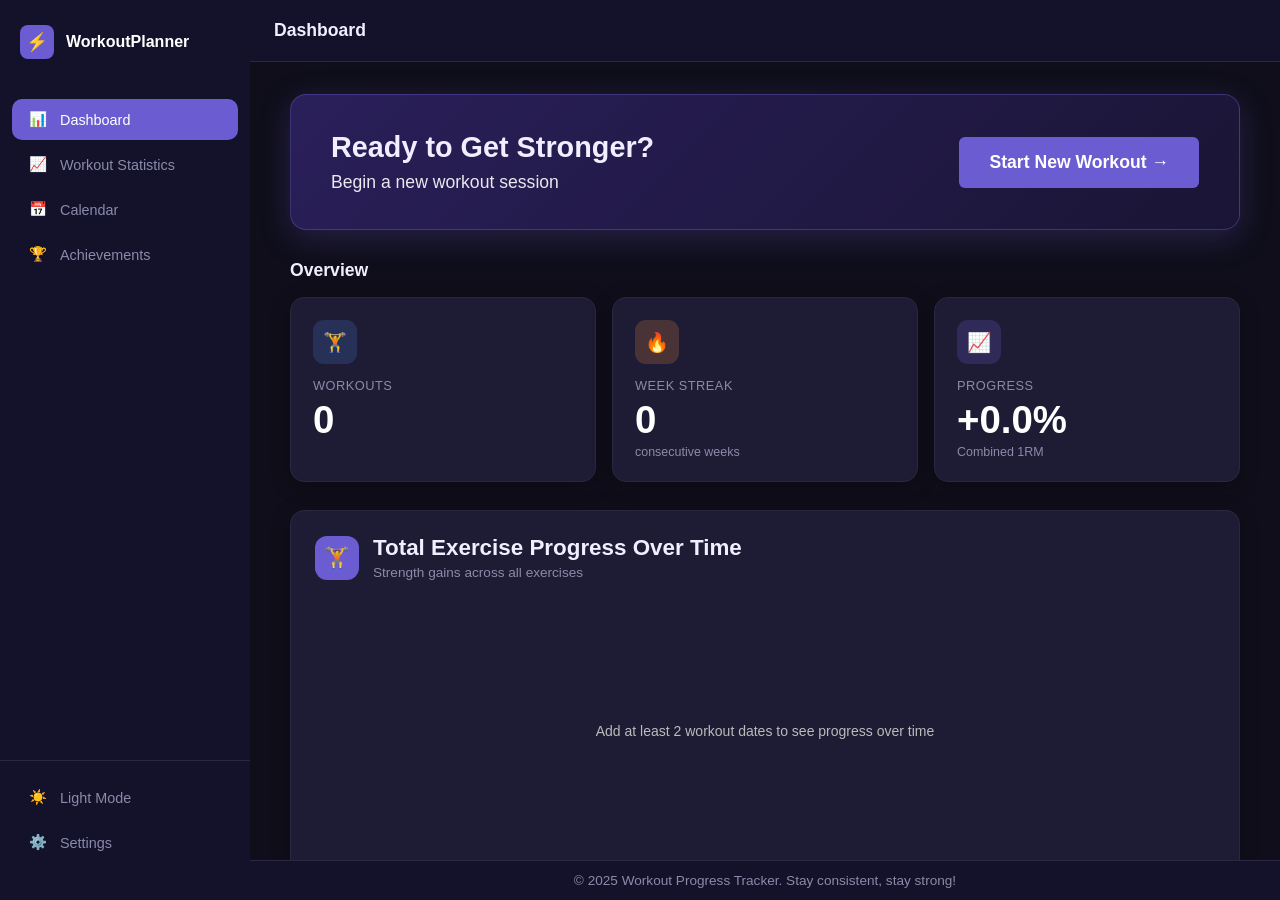
==== index.html @ 1f48856c "Add exercise type system: weighted, bodyweight, timed, optional-weighted - EXERCISE_TYPE_MAP classif" ====
<!DOCTYPE html>
<html lang="en">
<head>
    <meta charset="UTF-8">
    <meta name="viewport" content="width=device-width, initial-scale=1.0">
    <title>Dashboard — WorkoutPlanner</title>
    <link rel="stylesheet" href="styles.css">
</head>
<body data-page="dashboard">
    <div class="container">
        <aside class="sidebar">
            <div class="sidebar-logo">
                <div class="sidebar-logo-icon">⚡</div>
                <span>WorkoutPlanner</span>
            </div>
            <ul class="sidebar-menu">
                <li class="sidebar-menu-item active" onclick="location.href='index.html'">
                    <span class="sidebar-icon">📊</span><span>Dashboard</span>
                </li>
                <li class="sidebar-menu-item" onclick="location.href='statistics.html'">
                    <span class="sidebar-icon">📈</span><span>Workout Statistics</span>
                </li>
                <li class="sidebar-menu-item" onclick="location.href='calendar.html'">
                    <span class="sidebar-icon">📅</span><span>Calendar</span>
                </li>
                <li class="sidebar-menu-item" onclick="location.href='achievements.html'">
                    <span class="sidebar-icon">🏆</span><span>Achievements</span>
                </li>
            </ul>
            <div class="sidebar-bottom">
                <div class="sidebar-menu-item" id="themeToggle" onclick="toggleTheme()">
                    <span class="sidebar-icon" id="themeIcon">☀️</span><span id="themeLabel">Light Mode</span>
                </div>
                <div class="sidebar-menu-item sidebar-settings">
                    <span class="sidebar-icon">⚙️</span><span>Settings</span>
                </div>
            </div>
        </aside>

        <div style="flex: 1; display: flex; flex-direction: column; height: 100%; overflow: hidden;">
            <header>
                <h1>Dashboard</h1>
            </header>

            <main>

                <section class="start-workout-section">
                    <div class="start-workout-card">
                        <div class="start-workout-content">
                            <h3>Ready to Get Stronger?</h3>
                            <p>Begin a new workout session</p>
                        </div>
                        <button type="button" id="startNewWorkoutBtn" class="btn btn-primary btn-large">Start New Workout →</button>
                    </div>
                </section>

                <section class="create-workout-section hidden" id="createWorkoutSection">
                    <h2>Create a Workout</h2>
                    <div id="workoutSetupForm" class="workout-setup-form">
                        <div class="form-group">
                            <label for="workoutName">Workout Name</label>
                            <input type="text" id="workoutName" placeholder="e.g., Push Day, Leg Day, Upper Body" required>
                        </div>
                        <div class="form-group">
                            <label for="workoutDate">Workout Date</label>
                            <input type="date" id="workoutDate" required>
                        </div>
                        <button type="button" id="startWorkoutBtn" class="btn btn-secondary">Start Workout</button>
                    </div>
                    <div id="addExerciseForm" class="add-exercise-form hidden">
                        <h3>Add Exercise to Workout</h3>
                        <div class="form-group">
                            <label for="exerciseSearchInput">Exercise</label>
                            <div class="exercise-search-wrapper">
                                <input type="text" id="exerciseSearchInput" class="exercise-search-input"
                                    placeholder="Search exercises..." autocomplete="off">
                                <div id="exerciseDropdown" class="exercise-dropdown hidden"></div>
                                <input type="hidden" id="exerciseSelect" value="">
                            </div>
                        </div>
                        <!-- Mode toggle — shown only for optional weighted exercises (e.g. Pull-Up) -->
                        <div id="exerciseModeToggle" class="exercise-mode-toggle hidden">
                            <label>Mode</label>
                            <div class="mode-toggle-group">
                                <button type="button" class="mode-btn mode-btn-active" id="modeBtnBW" onclick="setExerciseMode('bodyweight')">Bodyweight</button>
                                <button type="button" class="mode-btn" id="modeBtnWeighted" onclick="setExerciseMode('weighted')">+ Weight</button>
                            </div>
                        </div>

                        <div class="form-group">
                            <label for="exerciseNumSets">Number of Sets</label>
                            <input type="number" id="exerciseNumSets" placeholder="4" min="1" max="20" required>
                        </div>
                        <div id="exerciseSetsContainer" class="exercise-sets-container"></div>
                        <div class="exercise-form-actions">
                            <button type="button" id="addExerciseBtn" class="btn btn-primary">Add Exercise</button>
                            <button type="button" id="cancelExerciseBtn" class="btn btn-secondary">Cancel</button>
                        </div>
                    </div>
                    <div id="currentWorkoutDisplay" class="current-workout-display hidden">
                        <h3>Exercises in This Workout</h3>
                        <div id="currentExercisesList" class="current-exercises-list"></div>
                        <div class="workout-save-actions">
                            <button type="button" id="addAnotherExerciseBtn" class="btn btn-secondary">Add Another Exercise</button>
                            <button type="button" id="saveWorkoutBtn" class="btn btn-success">Save Workout</button>
                            <button type="button" id="cancelWorkoutBtn" class="btn btn-danger">Cancel Workout</button>
                        </div>
                    </div>
                </section>

                <section class="stats-section">
                    <h2 class="overview-heading">Overview</h2>
                    <div class="stats-container">
                        <div class="stat-card">
                            <div class="stat-icon-badge stat-badge-blue">🏋️</div>
                            <div class="stat-card-label">Workouts</div>
                            <p id="totalWorkouts" class="stat-value">0</p>
                            <p id="workoutDaysLabel" class="stat-card-sublabel"></p>
                        </div>
                        <div class="stat-card">
                            <div class="stat-icon-badge stat-badge-orange">🔥</div>
                            <div class="stat-card-label">Week Streak</div>
                            <p id="weekStreak" class="stat-value">0</p>
                            <div class="stat-card-sublabel">consecutive weeks</div>
                        </div>
                        <div class="stat-card">
                            <div class="stat-icon-badge stat-badge-purple">📈</div>
                            <div class="stat-card-label">Progress</div>
                            <p id="totalProgress" class="stat-value">+0%</p>
                            <div class="stat-card-sublabel">Combined 1RM</div>
                        </div>
                    </div>
                </section>

                <section class="progress-chart-section">
                    <div class="chart-section-header">
                        <div class="chart-emoji-icon">🏋️</div>
                        <div>
                            <h2>Total Exercise Progress Over Time</h2>
                            <p class="chart-subtitle">Strength gains across all exercises</p>
                        </div>
                    </div>
                    <div class="progress-chart-container">
                        <canvas id="progressChart"></canvas>
                    </div>
                </section>

                <!-- Muscle Development Radar -->
                <section class="radar-section">
                    <div class="radar-card">
                        <div class="chart-section-header">
                            <div class="chart-emoji-icon" style="background:#0d2a1a;">🕸️</div>
                            <div>
                                <h2>Muscle Development Radar</h2>
                                <p class="chart-subtitle">Compare your strength progress across every major muscle group.</p>
                            </div>
                        </div>
                        <div class="radar-body">
                            <div class="radar-chart-wrapper">
                                <canvas id="muscleRadarChart"></canvas>
                                <div id="radarEmpty" class="radar-empty hidden">
                                    No workout data available yet.<br>Complete workouts to begin tracking muscle development.
                                </div>
                            </div>
                            <div id="radarInsights" class="radar-insights-panel"></div>
                        </div>
                        <div class="radar-legend">
                            <span class="radar-legend-dot"></span>
                            <span class="radar-legend-label">Current Muscle Development</span>
                            <span class="radar-legend-note">Percent increase calculated from your first recorded workout using Estimated 1RM progression.</span>
                        </div>
                    </div>
                </section>

                <section class="calendar-section">
                    <div class="cal-nav">
                        <button class="btn-cal-nav" id="dashCalPrevBtn">&#8249;</button>
                        <h3 id="dashCalMonthYear" style="margin:0;font-size:1.15em;color:#fff;"></h3>
                        <button class="btn-cal-nav" id="dashCalNextBtn">&#8250;</button>
                    </div>
                    <div class="cal-weekdays">
                        <div>Sun</div><div>Mon</div><div>Tue</div><div>Wed</div>
                        <div>Thu</div><div>Fri</div><div>Sat</div>
                    </div>
                    <div id="workoutCalendar" class="cal-grid"></div>
                    <div class="cal-legend" style="margin-top:16px;">
                        <div class="legend-item"><span class="legend-dot legend-green"></span>Completed</div>
                        <div class="legend-item"><span class="legend-dot legend-red"></span>Missed</div>
                        <div class="legend-item"><span class="legend-dot legend-blue"></span>Planned</div>
                        <div class="legend-item"><span class="legend-dot legend-grey"></span>Open</div>
                    </div>
                </section>

                <section class="history-section">
                    <h2>Workout History</h2>
                    <div class="history-controls">
                        <input type="text" id="historySearch" class="history-search-input" placeholder="🔍  Search workouts or exercises...">
                        <div class="history-btn-group">
                            <button id="exportBtn" class="btn btn-export" onclick="exportToCSV()">📥 Export CSV</button>
                            <button id="clearBtn" class="btn btn-danger">Clear All History</button>
                        </div>
                    </div>
                    <div id="workoutHistory" class="workout-history">
                        <p class="empty-message">No workouts yet. Add one to get started!</p>
                    </div>
                </section>

            </main>

            <footer>
                <p>&copy; 2025 Workout Progress Tracker. Stay consistent, stay strong!</p>
            </footer>
        </div>
    </div>

    <!-- Workout Detail Modal -->
    <div id="workoutDetailModal" class="workout-detail-modal hidden">
        <div class="workout-detail-content">
            <div class="workout-detail-header">
                <h2 id="workoutDetailTitle">Workout Name</h2>
                <div style="display:flex;gap:10px;">
                    <button id="startFromDetailBtn" class="btn btn-primary">▶ Start This Workout</button>
                    <button id="closeWorkoutDetailBtn" class="btn btn-close">Close</button>
                </div>
            </div>
            <div class="workout-detail-body">
                <p id="workoutDetailDate" class="workout-detail-date"></p>
                <div id="workoutDetailExercises" class="workout-detail-exercises"></div>
            </div>
        </div>
    </div>

    <!-- Exercise Detail Modal -->
    <div id="exerciseDetailModal" class="exercise-detail-modal hidden">
        <div class="exercise-detail-content">
            <div class="exercise-detail-header">
                <h2 id="exerciseDetailTitle">Exercise Name</h2>
                <button id="closeDetailBtn" class="btn btn-close">Close</button>
            </div>
            <div class="exercise-detail-body">
                <div class="exercise-chart-container">
                    <canvas id="exerciseProgressChart"></canvas>
                </div>
                <div id="exerciseWorkoutHistory" class="exercise-workout-history"></div>
            </div>
        </div>
    </div>

    <!-- Workout Layout Selection Modal -->
    <div id="workoutLayoutModal" class="workout-layout-modal hidden">
        <div class="modal-overlay" id="layoutModalOverlay"></div>
        <div class="modal-content">
            <div class="modal-header">
                <h2>Start a Workout</h2>
                <button class="btn btn-close" id="closeLayoutModalBtn">&times;</button>
            </div>
            <div class="modal-body">
                <div class="layout-options">
                    <div class="layout-option">
                        <h3>Use a Past Workout Template</h3>
                        <p>Quickly start with a layout you've used before</p>
                        <div id="pastWorkoutsList" class="past-workouts-list">
                            <p class="empty-message">No past workouts available yet</p>
                        </div>
                    </div>
                    <div class="layout-divider">OR</div>
                    <div class="layout-option">
                        <h3>Create a New Workout</h3>
                        <p>Build a custom workout from scratch</p>
                        <button type="button" id="createNewWorkoutBtn" class="btn btn-primary">Create New</button>
                    </div>
                </div>
            </div>
        </div>
    </div>

    <!-- Plan Workout Modal (same as calendar page) -->
    <div id="planWorkoutModal" class="plan-modal hidden">
        <div class="plan-modal-backdrop" id="planModalBackdrop"></div>
        <div class="plan-modal-content">
            <div class="plan-modal-header">
                <h2>Plan a Workout</h2>
                <button class="btn btn-close" id="closePlanModalBtn">✕</button>
            </div>
            <div class="plan-modal-body">

                <!-- Past workout templates -->
                <div class="form-group">
                    <label>Use a Past Workout <span class="plan-optional">(auto-fills name &amp; exercises)</span></label>
                    <div id="planPastWorkoutsList" class="plan-past-list">
                        <p class="empty-message" style="font-size:0.82em;">No past workouts yet</p>
                    </div>
                </div>

                <div class="plan-divider-text">— or build manually —</div>

                <div class="form-group">
                    <label for="planName">Workout Name</label>
                    <input type="text" id="planName" placeholder="e.g., Push Day, Leg Day">
                </div>
                <div class="form-row">
                    <div class="form-group">
                        <label for="planDate">Date</label>
                        <input type="date" id="planDate">
                    </div>
                    <div class="form-group">
                        <label for="planTime">Time</label>
                        <input type="time" id="planTime">
                    </div>
                </div>
                <div class="form-group">
                    <label>Exercises Planned</label>
                    <div class="plan-exercise-picker">
                        <select id="planExerciseSelect">
                            <option value="">Select an exercise...</option>
                        </select>
                        <button class="btn btn-primary" id="addPlanExerciseBtn">+ Add</button>
                    </div>
                    <div id="planExerciseList" class="plan-exercise-list"></div>
                </div>
                <div class="plan-modal-actions">
                    <button class="btn btn-primary" id="savePlanBtn">Save Plan</button>
                    <button class="btn btn-secondary" id="cancelPlanBtn">Cancel</button>
                </div>
            </div>
        </div>
    </div>

    <script src="script.js"></script>
</body>
</html>
---- styles.css ----
* {
    margin: 0;
    padding: 0;
    box-sizing: border-box;
}

:root {
    --primary-blue: #6c5cd2;
    --secondary-blue: #5a4bbf;
    --purple-accent: #7c6fd4;
    --orange-accent: #FF9500;
    --pink-accent: #EC4899;
    --light-bg: #0f0e1a;
    --card-bg: #1e1c35;
    --text-dark: #f0eeff;
    --text-light: #8b8aaa;
    --border-light: #2a2840;
    --sidebar-bg: #13122a;
    --bg-deep: #0a0918;
}

html,
body {
    height: 100%;
    width: 100%;
}

body {
    font-family: -apple-system, BlinkMacSystemFont, 'Segoe UI', 'Helvetica Neue', sans-serif;
    background: var(--light-bg);
    color: var(--text-dark);
}

.container {
    display: flex;
    width: 100%;
    height: 100%;
    flex-direction: row;
}

/* Sidebar */
.sidebar {
    width: 250px;
    background: var(--sidebar-bg);
    padding: 25px 0;
    box-shadow: 2px 0 12px rgba(0, 0, 0, 0.4);
    flex-shrink: 0;
    overflow-y: auto;
    max-height: 100vh;
    display: flex;
    flex-direction: column;
}

.sidebar-logo {
    display: flex;
    align-items: center;
    gap: 12px;
    padding: 0 20px;
    margin-bottom: 40px;
    text-decoration: none;
    color: #ffffff;
    font-weight: 700;
    font-size: 1em;
}

.sidebar-logo-icon {
    width: 34px;
    height: 34px;
    background: var(--primary-blue);
    border-radius: 8px;
    display: flex;
    align-items: center;
    justify-content: center;
    color: white;
    font-size: 1.1em;
}

.sidebar-menu {
    list-style: none;
    padding: 0 12px;
    flex: 1;
}

.sidebar-icon {
    font-size: 1em;
    width: 20px;
    text-align: center;
}

.sidebar-menu-item {
    padding: 12px 16px;
    color: var(--text-light);
    cursor: pointer;
    display: flex;
    align-items: center;
    gap: 12px;
    transition: all 0.2s ease;
    border-radius: 10px;
    margin-bottom: 4px;
    font-size: 0.9em;
    font-weight: 500;
}

.sidebar-menu-item:hover {
    background: rgba(108, 92, 210, 0.15);
    color: #ffffff;
}

.sidebar-menu-item.active {
    background: var(--primary-blue);
    color: #ffffff;
    border-left: none;
    padding-left: 16px;
}

.sidebar-bottom {
    padding: 0 12px 12px;
    border-top: 1px solid var(--border-light);
    margin-top: 16px;
    padding-top: 16px;
}

.sidebar-settings {
    margin-bottom: 0;
}

header {
    flex: 0 0 auto;
    background: var(--sidebar-bg);
    border-bottom: 1px solid var(--border-light);
    padding: 10px 24px;
    display: flex;
    align-items: center;
    justify-content: space-between;
    gap: 20px;
    height: 62px;
}

header h1 {
    font-size: 1.1em;
    color: var(--text-dark);
    margin: 0;
    font-weight: 600;
    white-space: nowrap;
}

header .subtitle {
    display: none;
}

.header-search {
    flex: 1;
    max-width: 340px;
    margin: 0;
    position: relative;
}

.header-search::before {
    content: "🔍";
    position: absolute;
    left: 10px;
    top: 50%;
    transform: translateY(-50%);
    font-size: 0.8em;
    opacity: 0.5;
    pointer-events: none;
}

.header-search input {
    width: 100%;
    padding: 7px 12px 7px 32px;
    border: 1px solid var(--border-light);
    border-radius: 8px;
    background: var(--card-bg);
    font-size: 0.85em;
    color: var(--text-dark);
}

.header-search input::placeholder {
    color: var(--text-light);
}

main {
    flex: 1;
    padding: 32px 40px;
    overflow-y: auto;
    min-height: 0;
    background: var(--light-bg);
}

section {
    margin-bottom: 28px;
}

h2 {
    color: var(--text-dark);
    margin-bottom: 20px;
    font-size: 1.4em;
    font-weight: 600;
}

h3 {
    color: var(--text-dark);
}

/* Footer */
footer {
    background: var(--sidebar-bg);
    padding: 12px 20px;
    text-align: center;
    color: var(--text-light);
    border-top: 1px solid var(--border-light);
    flex-shrink: 0;
    font-size: 0.85em;
}

/* Form Styles */
.workout-form,
.workout-setup-form,
.add-exercise-form {
    background: var(--card-bg);
    padding: 25px;
    border-radius: 14px;
    border: 1px solid var(--border-light);
    box-shadow: 0 4px 20px rgba(0,0,0,0.3);
}

.form-group {
    margin-bottom: 20px;
}

.form-row {
    display: grid;
    grid-template-columns: repeat(auto-fit, minmax(150px, 1fr));
    gap: 20px;
}

label {
    display: block;
    margin-bottom: 8px;
    color: var(--text-dark);
    font-weight: 500;
    font-size: 0.95em;
}

input[type="text"],
input[type="number"],
input[type="date"],
select {
    width: 100%;
    padding: 12px;
    border: 1px solid var(--border-light);
    border-radius: 8px;
    font-size: 1em;
    transition: all 0.2s ease;
    background: var(--bg-deep, #0a0918);
    color: var(--text-dark);
}

input[type="text"]:focus,
input[type="number"]:focus,
input[type="date"]:focus,
select:focus {
    outline: none;
    border-color: var(--primary-blue);
    box-shadow: 0 0 0 3px rgba(108, 92, 210, 0.25);
}

select option {
    background: var(--card-bg);
    color: var(--text-dark);
}

/* Sets Container */
.sets-container,
.exercise-sets-container {
    background: var(--bg-deep, #0a0918);
    border: 1px solid var(--border-light);
    border-radius: 10px;
    padding: 20px;
    margin: 20px 0;
}

.sets-container.empty {
    display: none;
}

.set-input-group {
    background: var(--card-bg);
    border: 1px solid var(--border-light);
    border-radius: 8px;
    padding: 15px;
    margin-bottom: 15px;
    display: grid;
    grid-template-columns: 1fr 1fr;
    gap: 15px;
    align-items: flex-end;
}

.set-input-group .form-group {
    margin-bottom: 0;
}

.set-input-group label {
    font-size: 0.9em;
}

.set-number {
    grid-column: 1 / -1;
    font-weight: bold;
    color: var(--primary-blue);
    margin-bottom: 5px;
}

/* Button Styles */
.btn {
    padding: 10px 20px;
    border: none;
    border-radius: 6px;
    font-size: 0.95em;
    font-weight: 600;
    cursor: pointer;
    transition: all 0.3s ease;
    display: inline-block;
}

.btn-primary {
    background: var(--primary-blue);
    color: white;
}

.btn-primary:hover {
    background: var(--secondary-blue);
    transform: translateY(-1px);
    box-shadow: 0 4px 12px rgba(0, 71, 171, 0.2);
}

.btn-secondary {
    background: var(--purple-accent);
    color: white;
}

.btn-secondary:hover {
    background: #5a38a3;
    transform: translateY(-1px);
}

.btn-success {
    background: #10B981;
    color: white;
}

.btn-success:hover {
    background: #059669;
}

.btn-danger {
    background: #EF4444;
    color: white;
}

.btn-danger:hover {
    background: #DC2626;
}

.btn-delete {
    background: #FCA5A5;
    color: white;
    padding: 6px 12px;
    font-size: 0.85em;
}

.btn-delete:hover {
    background: #F87171;
}

.btn-close {
    background: var(--text-light);
    color: white;
    padding: 8px 16px;
}

.btn-close:hover {
    background: var(--text-dark);
}

.btn:disabled {
    opacity: 0.6;
    cursor: not-allowed;
}

.hidden {
    display: none !important;
}

/* Stats Section */
.overview-heading {
    font-size: 1.1em;
    font-weight: 600;
    color: var(--text-dark);
    margin-bottom: 16px;
}

.stats-container {
    display: grid;
    grid-template-columns: repeat(auto-fit, minmax(200px, 1fr));
    gap: 16px;
    margin-bottom: 28px;
}

.stat-card {
    background: var(--card-bg);
    padding: 22px;
    border-radius: 14px;
    border: 1px solid var(--border-light);
    box-shadow: 0 4px 20px rgba(0,0,0,0.25);
    text-align: left;
    transition: all 0.2s ease;
}

.stat-card:hover {
    box-shadow: 0 8px 28px rgba(0,0,0,0.35);
    transform: translateY(-2px);
}

.stat-icon-badge {
    width: 44px;
    height: 44px;
    border-radius: 11px;
    display: flex;
    align-items: center;
    justify-content: center;
    font-size: 1.2em;
    margin-bottom: 14px;
}

.stat-badge-blue  { background: rgba(79,142,247,0.18); }
.stat-badge-teal  { background: rgba(78,205,196,0.18); }
.stat-badge-purple{ background: rgba(108,92,210,0.22); }

.stat-card-label {
    font-size: 0.8em;
    color: var(--text-light);
    font-weight: 500;
    margin-bottom: 6px;
    text-transform: uppercase;
    letter-spacing: 0.5px;
}

.stat-card-sublabel {
    font-size: 0.78em;
    color: var(--text-light);
    margin-top: 4px;
}

.stat-value {
    font-size: 2.4em;
    font-weight: 700;
    color: #ffffff;
    line-height: 1.1;
}

.stat-card.accent-orange .stat-value {
    color: var(--orange-accent);
}

.stat-card.accent-purple .stat-value {
    color: var(--purple-accent);
}

.stat-card.accent-pink .stat-value {
    color: var(--pink-accent);
}

/* Filter Section */
.filter-section {
    background: var(--card-bg);
    padding: 20px;
    border-radius: 12px;
    border: 1px solid var(--border-light);
    display: flex;
    gap: 15px;
    align-items: center;
    flex-wrap: wrap;
}

.filter-section label {
    margin: 0;
    white-space: nowrap;
    color: var(--text-dark);
}

.filter-section select {
    min-width: 200px;
    margin: 0;
}



.muscle-stat {
    background: var(--light-bg);
    border-left: 4px solid var(--primary-blue);
    padding: 18px 20px;
    border-radius: 6px;
    display: flex;
    justify-content: space-between;
    align-items: center;
}

.muscle-stat.negative {
    border-left-color: #EF4444;
    background: #FEE2E2;
}

.muscle-stat .name {
    font-weight: 600;
    color: var(--text-dark);
    font-size: 1.1em;
}

.muscle-stat .value {
    font-size: 1.4em;
    font-weight: bold;
    color: var(--primary-blue);
}

.muscle-stat.negative .value {
    color: #EF4444;
}

/* Personal Records */
.records-container {
    display: grid;
    grid-template-columns: repeat(auto-fill, minmax(280px, 1fr));
    gap: 25px;
}

.record-card {
    background: var(--card-bg);
    border: 1px solid var(--border-light);
    border-radius: 12px;
    padding: 30px;
    text-align: center;
    transition: all 0.3s ease;
    box-shadow: 0 1px 3px rgba(0, 0, 0, 0.05);
}

.record-card:hover {
    box-shadow: 0 4px 12px rgba(0, 0, 0, 0.1);
    transform: translateY(-2px);
}

.record-card h3 {
    color: var(--primary-blue);
    margin-bottom: 15px;
    font-size: 1.3em;
    font-weight: 600;
}

.record-card p {
    color: var(--text-light);
    margin: 10px 0;
    font-size: 1em;
}

.record-pr {
    font-size: 2.5em;
    font-weight: bold;
    color: var(--purple-accent);
    margin: 20px 0;
}

/* Workout History */
.history-controls {
    margin-bottom: 20px;
}

.workout-history {
    display: grid;
    gap: 15px;
}

.workout-item {
    background: var(--card-bg);
    border-left: 4px solid var(--primary-blue);
    padding: 18px 20px;
    border-radius: 12px;
    border: 1px solid var(--border-light);
    display: flex;
    justify-content: space-between;
    align-items: center;
    transition: all 0.2s ease;
    cursor: pointer;
    margin-bottom: 10px;
}

.workout-item:hover {
    box-shadow: 0 6px 24px rgba(0,0,0,0.3);
    transform: translateX(4px);
    border-left-color: #9b87f5;
}

.workout-details h3 {
    color: var(--text-dark);
    margin-bottom: 6px;
    font-size: 1.05em;
    font-weight: 600;
}

.muscle-label {
    color: var(--primary-blue);
    font-weight: 600;
    font-size: 0.9em;
    margin: 5px 0;
    display: inline-block;
    background: rgba(0, 71, 171, 0.1);
    padding: 4px 8px;
    border-radius: 4px;
}

.sets-info {
    color: var(--text-light);
    font-size: 0.9em;
    margin: 8px 0;
    background: var(--light-bg);
    padding: 8px;
    border-radius: 4px;
}

.workout-details p {
    color: var(--text-light);
    margin: 5px 0;
    font-size: 0.95em;
}

.workout-stats {
    display: flex;
    gap: 15px;
    margin-top: 10px;
    flex-wrap: wrap;
}

.stat-badge {
    background: var(--primary-blue);
    color: white;
    padding: 6px 12px;
    border-radius: 6px;
    font-size: 0.85em;
    font-weight: 600;
}

.stat-badge.volume {
    background: var(--purple-accent);
}

.stat-badge.date {
    background: var(--text-light);
}

.stat-badge.orange {
    background: var(--orange-accent);
}

.stat-badge.pink {
    background: var(--pink-accent);
}

.delete-btn {
    flex-shrink: 0;
}

.empty-message {
    text-align: center;
    color: var(--text-light);
    padding: 40px 20px;
    font-size: 1.1em;
}

/* Progress Container */
.progress-container {
    display: grid;
    gap: 20px;
}

.progress-item {
    background: var(--card-bg);
    border: 1px solid var(--border-light);
    border-radius: 12px;
    padding: 20px;
    transition: all 0.3s ease;
}

.progress-item:hover {
    box-shadow: 0 4px 12px rgba(0, 0, 0, 0.1);
}

.progress-item h3 {
    color: var(--text-dark);
    margin-bottom: 15px;
    font-size: 1.1em;
}

/* Responsive Design */
@media (max-width: 1024px) {
    .sidebar {
        width: 180px;
    }

    .sidebar-logo span {
        display: none;
    }

    .sidebar-menu-item span:last-child {
        display: none;
    }

    .sidebar-menu-item {
        padding: 12px 20px;
        justify-content: center;
    }

    main {
        padding: 30px;
    }
}

@media (max-width: 768px) {
    .sidebar {
        width: 150px;
    }

    .sidebar-logo {
        padding: 0 15px;
        margin-bottom: 30px;
    }

    .sidebar-menu-item {
        padding: 10px 15px;
        font-size: 0.9em;
    }

    header {
        padding: 8px 15px;
        gap: 10px;
    }

    header h1 {
        font-size: 1em;
        min-width: 70px;
    }

    .header-search {
        flex: 1;
        max-width: 200px;
        margin: 0;
    }

    .header-search input {
        font-size: 0.8em;
        padding: 5px 8px;
    }

    main {
        padding: 25px 20px;
    }

    .filter-section {
        flex-direction: column;
        align-items: stretch;
    }

    .filter-section select {
        min-width: unset;
    }

    .stats-container {
        grid-template-columns: 1fr;
    }

    .workout-item {
        flex-direction: column;
    }

    .form-row {
        grid-template-columns: 1fr;
    }

    .set-input-group {
        grid-template-columns: 1fr;
    }
}

/* ========================================
   WORKOUT PROGRESS SECTION
   ======================================== */

.progress-section {
    margin-bottom: 40px;
}

.progress-container {
    display: grid;
    grid-template-columns: repeat(auto-fill, minmax(320px, 1fr));
    gap: 25px;
}

.progress-card {
    background: var(--card-bg);
    border: 1px solid var(--border-light);
    border-radius: 12px;
    padding: 30px;
    cursor: pointer;
    transition: all 0.3s ease;
    box-shadow: 0 1px 3px rgba(0, 0, 0, 0.05);
}

.progress-card:hover {
    border-color: var(--primary-blue);
    box-shadow: 0 4px 12px rgba(0, 71, 171, 0.15);
    transform: translateY(-2px);
}

.progress-card-exercise {
    font-size: 1.5em;
    font-weight: 600;
    color: var(--text-dark);
    margin-bottom: 12px;
}

.progress-card-muscle {
    font-size: 1em;
    color: var(--text-light);
    margin-bottom: 16px;
    background: rgba(0, 71, 171, 0.1);
    display: inline-block;
    padding: 6px 12px;
    border-radius: 4px;
    color: var(--primary-blue);
    font-weight: 600;
}

.progress-card-1rm {
    font-size: 2.2em;
    color: var(--primary-blue);
    font-weight: bold;
    margin-bottom: 6px;
}

.progress-card-1rm-label {
    font-size: 0.8em;
    color: var(--text-light);
    margin-bottom: 12px;
}

.progress-card-date {
    font-size: 0.85em;
    color: var(--text-light);
    margin-bottom: 8px;
}

.progress-card-sets {
    font-size: 0.85em;
    color: var(--text-light);
    padding-top: 12px;
    border-top: 1px solid var(--border-light);
}

.progress-card-click-hint {
    font-size: 0.8em;
    color: var(--primary-blue);
    margin-top: 12px;
    font-style: italic;
}

/* ========================================
   MUSCLE GROUP STATS SECTION
   ======================================== */

.muscle-group-stats {
    display: grid;
    grid-template-columns: repeat(auto-fill, minmax(250px, 1fr));
    gap: 20px;
}

.muscle-group-card {
    background: var(--card-bg);
    border: 1px solid var(--border-light);
    border-radius: 12px;
    padding: 20px;
    transition: all 0.3s ease;
    box-shadow: 0 1px 3px rgba(0, 0, 0, 0.05);
}

.muscle-group-card:hover {
    border-color: var(--primary-blue);
    box-shadow: 0 4px 12px rgba(0, 0, 0, 0.1);
    transform: translateY(-2px);
}

.muscle-group-card-name {
    font-size: 1.4em;
    font-weight: 700;
    color: var(--text-dark);
    margin-bottom: 16px;
    padding-bottom: 12px;
    border-bottom: 3px solid var(--primary-blue);
}

.muscle-group-card-stats {
    display: grid;
    grid-template-columns: 1fr 1fr;
    gap: 16px;
    margin-bottom: 16px;
}

.muscle-stat-label {
    font-size: 0.75em;
    color: var(--text-light);
    text-transform: uppercase;
    letter-spacing: 0.5px;
    margin-bottom: 6px;
    font-weight: 600;
}

.muscle-stat-value {
    font-size: 1.3em;
    color: var(--primary-blue);
    font-weight: bold;
}

.muscle-group-card-date {
    font-size: 0.85em;
    color: var(--text-light);
    padding-top: 12px;
    border-top: 1px solid var(--border-light);
}

.muscle-group-card-changes {
    background: var(--light-bg);
    padding: 16px;
    border-radius: 8px;
    margin: 16px 0;
    border-left: 4px solid var(--primary-blue);
}

.avg-change {
    display: flex;
    justify-content: space-between;
    align-items: center;
    font-weight: 600;
}

.change-label {
    color: var(--text-light);
    font-size: 0.9em;
}

.change-value {
    font-size: 1.3em;
    font-weight: bold;
}

.change-value.positive {
    color: #10B981;
}

.change-value.negative {
    color: #EF4444;
}

.exercise-changes {
    display: flex;
    flex-direction: column;
    gap: 8px;
    max-height: 200px;
    overflow-y: auto;
    margin-top: 12px;
}

.exercise-change-item {
    display: flex;
    justify-content: space-between;
    align-items: center;
    font-size: 0.85em;
    padding: 8px;
    background: white;
    border-radius: 6px;
    border-left: 3px solid var(--border-light);
}

.exercise-name {
    flex: 1;
    color: var(--text-dark);
    font-weight: 500;
}

.change-percent {
    font-weight: bold;
    min-width: 60px;
    text-align: right;
    margin: 0 8px;
}

.change-percent.positive {
    color: #10B981;
}

.change-percent.negative {
    color: #EF4444;
}

.weights {
    color: var(--text-light);
    font-size: 0.8em;
}

.no-history {
    font-size: 0.85em;
    color: var(--text-light);
    text-align: center;
    padding: 8px 0;
    margin: 0;
}

/* ========================================
   EXERCISE DETAIL MODAL
   ======================================== */

.exercise-detail-modal {
    position: fixed;
    top: 0;
    left: 0;
    right: 0;
    bottom: 0;
    background: rgba(0, 0, 0, 0.6);
    display: flex;
    align-items: center;
    justify-content: center;
    z-index: 1000;
    padding: 20px;
}

.exercise-detail-modal.hidden {
    display: none;
}

.exercise-detail-content {
    background: var(--card-bg);
    border: 1px solid var(--border-light);
    border-radius: 14px;
    max-width: 900px;
    width: 100%;
    max-height: 90vh;
    overflow-y: auto;
    box-shadow: 0 20px 60px rgba(0, 0, 0, 0.3);
}

.exercise-detail-header {
    background: var(--primary-blue);
    color: white;
    padding: 24px;
    display: flex;
    justify-content: space-between;
    align-items: center;
    border-bottom: none;
}

.exercise-detail-header h2 {
    color: white;
    margin: 0;
    font-size: 1.5em;
    font-weight: 600;
}

.exercise-detail-body {
    padding: 30px;
}

.exercise-chart-container {
    margin-bottom: 40px;
    border: 1px solid var(--border-light);
    border-radius: 8px;
    padding: 20px;
    background: var(--light-bg);
}

.exercise-chart-container canvas {
    width: 100%;
    max-height: 400px;
}

.exercise-workout-history {
    border-top: 1px solid var(--border-light);
    padding-top: 20px;
}

.exercise-workout-history h3 {
    color: var(--text-dark);
    margin-bottom: 20px;
    font-size: 1.2em;
}

.exercise-workout-item {
    background: var(--light-bg);
    border-left: 4px solid var(--primary-blue);
    padding: 16px;
    margin-bottom: 12px;
    border-radius: 6px;
}

.exercise-workout-item-date {
    font-weight: 600;
    color: var(--text-dark);
    margin-bottom: 4px;
}

.exercise-workout-item-1rm {
    color: var(--primary-blue);
    font-size: 1.1em;
    font-weight: bold;
    margin-bottom: 8px;
}

.exercise-workout-item-sets {
    font-size: 0.9em;
    color: var(--text-light);
}

/* ========================================
   WORKOUT DETAIL MODAL
   ======================================== */

.workout-detail-modal {
    position: fixed;
    top: 0;
    left: 0;
    right: 0;
    bottom: 0;
    background: rgba(0, 0, 0, 0.6);
    display: flex;
    align-items: center;
    justify-content: center;
    z-index: 1000;
    padding: 20px;
}

.workout-detail-modal.hidden {
    display: none;
}

.workout-detail-content {
    background: var(--card-bg);
    border: 1px solid var(--border-light);
    border-radius: 14px;
    max-width: 800px;
    width: 100%;
    max-height: 90vh;
    overflow-y: auto;
    box-shadow: 0 20px 60px rgba(0, 0, 0, 0.3);
}

.workout-detail-header {
    background: var(--primary-blue);
    color: white;
    padding: 24px;
    display: flex;
    justify-content: space-between;
    align-items: center;
}

.workout-detail-header h2 {
    color: white;
    margin: 0;
    font-size: 1.5em;
    font-weight: 600;
}

.workout-detail-body {
    padding: 30px;
}

.workout-detail-date {
    color: var(--text-light);
    font-size: 0.95em;
    margin-bottom: 20px;
}

.workout-detail-exercises {
    display: grid;
    gap: 20px;
}

.workout-detail-exercise {
    background: var(--light-bg);
    border-left: 4px solid var(--primary-blue);
    padding: 16px;
    border-radius: 6px;
}

.workout-detail-exercise h4 {
    color: var(--text-dark);
    margin-bottom: 10px;
    font-weight: 600;
}

.workout-detail-exercise-info {
    font-size: 0.9em;
    color: var(--text-light);
}

/* ========================================
   CREATE WORKOUT SECTION
   ======================================== */

.create-workout-section {
    background: transparent;
    padding: 0;
}

.workout-setup-form {
    background: var(--card-bg);
    padding: 20px;
    border-radius: 12px;
    margin-bottom: 20px;
    border: 1px solid var(--border-light);
}

.workout-setup-form .form-group:last-child {
    margin-bottom: 0;
}

.add-exercise-form {
    background: var(--card-bg);
    padding: 20px;
    border-radius: 12px;
    border: 1px solid var(--primary-blue);
    margin: 20px 0;
}

.add-exercise-form.hidden {
    display: none;
}

.add-exercise-form h3 {
    color: var(--text-dark);
    margin-bottom: 20px;
    font-size: 1.3em;
    font-weight: 600;
}

.exercise-sets-container {
    background: var(--light-bg);
    border: 1px solid var(--border-light);
    border-radius: 8px;
    padding: 20px;
    margin: 20px 0;
}

.exercise-sets-container.empty {
    display: none;
}

.exercise-set-input-group {
    background: var(--card-bg);
    border: 1px solid var(--border-light);
    border-radius: 6px;
    padding: 15px;
    margin-bottom: 15px;
    display: grid;
    grid-template-columns: 1fr 1fr;
    gap: 15px;
    align-items: flex-end;
}

.exercise-set-input-group .form-group {
    margin-bottom: 0;
}

.exercise-set-input-group label {
    font-size: 0.9em;
}

.exercise-set-number {
    grid-column: 1 / -1;
    font-weight: 600;
    color: var(--primary-blue);
    margin-bottom: 5px;
}

.exercise-form-actions {
    display: flex;
    gap: 10px;
    margin-top: 20px;
}

.exercise-form-actions .btn {
    flex: 1;
}

.current-workout-display {
    background: var(--card-bg);
    padding: 20px;
    border-radius: 12px;
    border: 1px solid var(--border-light);
    margin: 20px 0;
}

.current-workout-display.hidden {
    display: none;
}

.current-workout-display h3 {
    color: var(--text-dark);
    margin-bottom: 20px;
    font-size: 1.3em;
    font-weight: 600;
}

.current-exercises-list {
    margin-bottom: 20px;
}

.current-exercise-item {
    background: var(--light-bg);
    border-left: 4px solid var(--primary-blue);
    padding: 15px;
    margin-bottom: 15px;
    border-radius: 6px;
    display: flex;
    justify-content: space-between;
    align-items: start;
}

.current-exercise-item-details h4 {
    color: var(--text-dark);
    font-size: 1.1em;
    margin-bottom: 5px;
    font-weight: 600;
}

.current-exercise-item-muscle {
    color: var(--text-light);
    font-size: 0.9em;
    margin-bottom: 8px;
    background: rgba(0, 71, 171, 0.1);
    display: inline-block;
    padding: 4px 8px;
    border-radius: 4px;
    color: var(--primary-blue);
}

.current-exercise-item-sets {
    color: var(--text-light);
    font-size: 0.85em;
}

.current-exercise-item-remove {
    flex-shrink: 0;
}

.current-exercise-item-remove .btn-delete {
    padding: 6px 12px;
    font-size: 0.8em;
}

.workout-save-actions {
    display: flex;
    gap: 10px;
    margin-top: 20px;
    padding-top: 20px;
    border-top: 1px solid var(--border-light);
}

.workout-save-actions .btn {
    flex: 1;
}

.btn-success {
    background: #10B981;
    color: white;
}

.btn-success:hover {
    background: #059669;
    transform: translateY(-1px);
}

/* Remove duplicate workout detail modal styles - already defined above */

.workout-detail-exercise-sets {
    margin-top: 12px;
}

.workout-detail-set {
    background: white;
    padding: 10px 15px;
    margin-bottom: 8px;
    border-radius: 6px;
    border-left: 3px solid var(--purple-accent);
    font-size: 0.9em;
    color: var(--text-light);
}

/* ========================================
   EXERCISE PROGRESS CHART
   ======================================== */

.exercise-chart-container {
    margin-bottom: 40px;
    border: 1px solid var(--border-light);
    border-radius: 12px;
    padding: 20px;
    background: var(--light-bg);
}

.exercise-chart-canvas {
    width: 100%;
    height: 400px;
    background: white;
    border-radius: 8px;
}

.exercise-chart-empty {
    text-align: center;
    color: var(--text-light);
    padding: 40px 20px;
    font-size: 1em;
}

@media (max-width: 768px) {
    .progress-container {
        grid-template-columns: 1fr;
    }

    .exercise-detail-header {
        flex-direction: column;
        gap: 12px;
    }

    .exercise-detail-header h2 {
        font-size: 1.4em;
    }

    .exercise-detail-body {
        padding: 20px;
    }

    .workout-detail-header {
        flex-direction: column;
        gap: 12px;
    }

    .workout-detail-header h2 {
        font-size: 1.4em;
    }

    .workout-detail-body {
        padding: 20px;
    }

    .exercise-form-actions {
        flex-direction: column;
    }

    .exercise-form-actions .btn {
        width: 100%;
    }

    .workout-save-actions {
        flex-direction: column;
    }

    .workout-save-actions .btn {
        width: 100%;
    }

    .current-exercise-item {
        flex-direction: column;
        gap: 10px;
    }

    .current-exercise-item-remove .btn-delete {
        width: 100%;
    }

    .exercise-set-input-group {
        grid-template-columns: 1fr;
    }
}

/* ========================================
   START WORKOUT SECTION
   ======================================== */

.start-workout-section {
    margin-bottom: 30px;
}

.start-workout-card {
    background: linear-gradient(135deg, #2a1f5a 0%, #1a1535 100%);
    border: 1px solid rgba(108, 92, 210, 0.4);
    border-radius: 16px;
    padding: 36px 40px;
    color: white;
    display: flex;
    justify-content: space-between;
    align-items: center;
    box-shadow: 0 8px 32px rgba(108, 92, 210, 0.25);
}

.start-workout-content h3 {
    font-size: 1.8em;
    margin-bottom: 8px;
    font-weight: 700;
}

.start-workout-content p {
    font-size: 1.1em;
    opacity: 0.9;
}

.btn-large {
    padding: 15px 30px !important;
    font-size: 1.1em !important;
    white-space: nowrap;
}

/* ========================================
   MINI CALENDAR SECTION
   ======================================== */

.calendar-section {
    margin-bottom: 28px;
    background: var(--card-bg);
    border-radius: 14px;
    padding: 24px;
    border: 1px solid var(--border-light);
    box-shadow: 0 4px 20px rgba(0,0,0,0.25);
}

.calendar-section h3 {
    color: var(--text-dark);
    margin-bottom: 20px;
    font-size: 1.2em;
    font-weight: 600;
}

/* .workout-calendar replaced by .cal-grid */

.calendar-day {
    aspect-ratio: 1;
    display: flex;
    align-items: center;
    justify-content: center;
    border-radius: 8px;
    border: 1px solid var(--border-light);
    font-size: 0.9em;
    font-weight: 600;
    cursor: pointer;
    transition: all 0.3s ease;
    position: relative;
}

.calendar-day:hover {
    transform: scale(1.05);
}

.calendar-day.worked-out {
    background: rgba(34, 197, 94, 0.2);
    color: #86efac;
    border-color: rgba(34, 197, 94, 0.4);
}

.calendar-day.no-workout {
    background: rgba(239, 68, 68, 0.15);
    color: #fca5a5;
    border-color: rgba(239, 68, 68, 0.3);
}

.calendar-day.future {
    background: rgba(255,255,255,0.04);
    color: var(--text-light);
    border-color: rgba(255,255,255,0.07);
}

.calendar-day.planned {
    background: rgba(99, 102, 241, 0.2);
    color: #a5b4fc;
    border-color: rgba(99, 102, 241, 0.45);
    cursor: pointer;
}

.calendar-day.planned:hover {
    background: rgba(99, 102, 241, 0.32);
    border-color: #818cf8;
}

.calendar-day.today .calendar-day-number {
    background: var(--primary-blue);
    color: #ffffff;
    border-radius: 50%;
    width: 20px;
    height: 20px;
    display: flex;
    align-items: center;
    justify-content: center;
    margin: 0 auto 2px;
}

.calendar-day.faded {
    background: transparent;
    opacity: 0.25;
    pointer-events: none;
}

.calendar-day-number {
    font-size: 0.8em;
}

.mini-cal-plan {
    display: block;
    font-size: 0.58em;
    overflow: hidden;
    text-overflow: ellipsis;
    white-space: nowrap;
    color: #a5b4fc;
    margin-top: 2px;
    line-height: 1.2;
}

/* ========================================
   PROGRESS CHART SECTION
   ======================================== */

.progress-chart-section {
    background: var(--card-bg);
    border-radius: 14px;
    padding: 24px;
    border: 1px solid var(--border-light);
    box-shadow: 0 4px 20px rgba(0,0,0,0.25);
    margin-bottom: 28px;
}

.progress-chart-section h2 {
    margin-bottom: 20px;
}

.progress-chart-container {
    position: relative;
    width: 100%;
    height: 280px;
    background: var(--card-bg);
    border-radius: 8px;
    overflow: hidden;
    box-sizing: border-box;
}

.progress-chart-container canvas {
    display: block;
    width: 100%;
    height: 100%;
}

.progress-chart-empty {
    display: flex;
    align-items: center;
    justify-content: center;
    height: 100%;
    color: var(--text-light);
    font-size: 1.1em;
}

/* ========================================
   WORKOUT LAYOUT MODAL
   ======================================== */

.workout-layout-modal {
    position: fixed;
    top: 0 !important;
    left: 0 !important;
    right: 0 !important;
    bottom: 0 !important;
    display: flex !important;
    align-items: center !important;
    justify-content: center !important;
    z-index: 2000 !important;
    padding: 20px !important;
    box-sizing: border-box !important;
}

.workout-layout-modal.hidden {
    display: none !important;
}

.modal-overlay {
    position: fixed;
    top: 0;
    left: 0;
    width: 100%;
    height: 100%;
    background: rgba(0, 0, 0, 0.6);
    z-index: 1999;
}

.modal-content {
    background: var(--card-bg);
    border: 1px solid var(--border-light);
    border-radius: 14px;
    width: auto;
    min-width: 350px;
    max-width: 600px;
    box-shadow: 0 20px 60px rgba(0, 0, 0, 0.3);
    position: relative;
    z-index: 2001;
    max-height: 90vh;
    overflow-y: auto;
}

.modal-header {
    background: var(--primary-blue);
    color: white;
    padding: 24px;
    display: flex;
    justify-content: space-between;
    align-items: center;
    border-radius: 12px 12px 0 0;
}

.modal-header h2 {
    color: white;
    margin: 0;
    font-size: 1.5em;
    font-weight: 600;
}

.btn-close {
    background: transparent;
    border: none;
    color: white;
    font-size: 28px;
    cursor: pointer;
    padding: 0;
    line-height: 1;
}

.btn-close:hover {
    opacity: 0.8;
}

.modal-body {
    padding: 30px;
}

.layout-options {
    display: grid;
    gap: 20px;
}

.layout-option {
    background: var(--bg-deep, #0a0918);
    padding: 20px;
    border-radius: 8px;
    border: 1px solid var(--border-light);
}

.layout-option h3 {
    color: #ffffff;
    font-size: 1.1em;
    font-weight: 600;
    margin-bottom: 8px;
    margin-top: 0;
}

.layout-option p {
    color: var(--text-light);
    font-size: 0.95em;
    margin-bottom: 15px;
    margin-top: 0;
}

.past-workouts-list {
    display: grid;
    gap: 10px;
}

.past-workout-item {
    background: var(--card-bg);
    border: 1px solid var(--border-light);
    padding: 12px;
    border-radius: 6px;
    cursor: pointer;
    transition: all 0.2s ease;
}

.past-workout-item:hover {
    background: #2a2840;
    border-color: var(--primary-blue);
}

.past-workout-item-name {
    font-weight: 700;
    color: #ffffff;
    margin-bottom: 4px;
}

.past-workout-item-exercises {
    font-size: 0.85em;
    color: var(--text-light);
}

.empty-message {
    text-align: center;
    color: #9CA3AF;
    padding: 20px;
    font-style: italic;
}

.layout-divider {
    text-align: center;
    color: #6B7280;
    font-weight: 600;
    padding: 10px 0;
    border-top: 1px solid #E5E7EB;
    border-bottom: 1px solid #E5E7EB;
}

.past-workouts-list {
    display: grid;
    gap: 10px;
}

.past-workout-item {
    background: var(--card-bg);
    padding: 12px 15px;
    border-radius: 6px;
    border: 1px solid var(--border-light);
    cursor: pointer;
    transition: all 0.3s ease;
    display: flex;
    justify-content: space-between;
    align-items: center;
}

.past-workout-item:hover {
    border-color: var(--primary-blue);
    background: rgba(0, 71, 171, 0.05);
    transform: translateX(5px);
}

.past-workout-item-name {
    font-weight: 700;
    color: #ffffff;
}

.past-workout-item-exercises {
    font-size: 0.85em;
    color: var(--text-light);
    margin-top: 4px;
}

.layout-divider {
    text-align: center;
    color: var(--text-light);
    font-weight: 600;
    padding: 10px 0;
    border-top: 1px solid var(--border-light);
    border-bottom: 1px solid var(--border-light);
}

@media (max-width: 768px) {
    .start-workout-card {
        flex-direction: column;
        text-align: center;
        gap: 20px;
    }

    .start-workout-content h3 {
        font-size: 1.5em;
    }

    .start-workout-content p {
        font-size: 1em;
    }

    .progress-chart-container {
        height: 300px;
    }

    .workout-calendar {
        grid-template-columns: repeat(7, 1fr);
    }

    .modal-content {
        max-width: 90vw;
    }

    .modal-body {
        padding: 20px;
    }

    .layout-options {
        gap: 15px;
    }
}

/* ========================================
   PAGE NAVIGATION
   ======================================== */

.page {
    width: 100%;
}

.section-description {
    color: var(--text-light);
    font-size: 0.9em;
    margin-bottom: 20px;
}

/* ========================================
   WORKOUT STATISTICS PAGE
   ======================================== */

.stats-page-section {
    padding: 20px 0;
}

.muscle-group-stats-container {
    display: grid;
    grid-template-columns: repeat(auto-fill, minmax(280px, 1fr));
    gap: 20px;
    margin-top: 20px;
}

.muscle-group-total-change {
    font-size: 1.8em;
    font-weight: 700;
    margin: 8px 0 12px;
}

.muscle-group-total-change.positive { color: #22c55e; }
.muscle-group-total-change.negative { color: #ef4444; }

.muscle-group-exercises-breakdown {
    border-top: 1px solid var(--border-light);
    padding-top: 10px;
    margin-top: 4px;
}

.exercise-change-row {
    display: flex;
    justify-content: space-between;
    align-items: center;
    padding: 4px 0;
    font-size: 0.85em;
    border-bottom: 1px solid #f3f4f6;
}

.exercise-change-name {
    color: var(--text-dark);
    flex: 1;
    margin-right: 10px;
}

.exercise-change-value {
    font-weight: 600;
    white-space: nowrap;
}

.exercise-change-value.positive { color: #22c55e; }
.exercise-change-value.negative { color: #ef4444; }

/* ========================================
   ACHIEVEMENTS PAGE — PERSONAL RECORDS
   ======================================== */

.pr-muscle-group {
    margin-bottom: 30px;
}

.pr-muscle-title {
    font-size: 1.1em;
    font-weight: 700;
    color: var(--primary-blue);
    border-bottom: 2px solid var(--primary-blue);
    padding-bottom: 6px;
    margin-bottom: 12px;
}

.pr-card {
    background: var(--card-bg);
    border: 1px solid var(--border-light);
    border-radius: 10px;
    padding: 14px 18px;
    margin-bottom: 10px;
    box-shadow: 0 2px 6px rgba(0,0,0,0.04);
}

.pr-exercise-name {
    font-weight: 600;
    font-size: 1em;
    color: var(--text-dark);
    display: flex;
    align-items: center;
    gap: 8px;
    margin-bottom: 4px;
}

.pr-label {
    background: var(--primary-blue);
    color: white;
    font-size: 0.7em;
    font-weight: 700;
    padding: 2px 6px;
    border-radius: 4px;
    letter-spacing: 0.05em;
}

.pr-set {
    font-size: 1.2em;
    font-weight: 700;
    color: var(--text-dark);
    margin: 4px 0;
}

.pr-estimated {
    font-size: 0.85em;
    color: var(--text-light);
    margin-top: 2px;
}

/* ========================================
   CALENDAR PAGE
   ======================================== */

.calendar-page-section {
    padding: 20px 0;
}

/* Stat sublabel (e.g. "over 14 days") */
.stat-sublabel {
    font-size: 0.8em;
    color: var(--text-light);
    margin-top: 4px;
    font-weight: 400;
}

/* Sidebar items are clickable via onclick */
.sidebar-menu-item {
    cursor: pointer;
}

/* Chart section header with emoji icon */
.chart-section-header {
    display: flex;
    align-items: center;
    gap: 14px;
    margin-bottom: 16px;
}

.chart-section-header h2 {
    margin-bottom: 4px;
}

.chart-emoji-icon {
    width: 44px;
    height: 44px;
    background: #6c5cd2;
    border-radius: 12px;
    display: flex;
    align-items: center;
    justify-content: center;
    font-size: 1.3em;
    flex-shrink: 0;
}

.chart-subtitle {
    font-size: 0.85em;
    color: var(--text-light);
    margin: 0;
}

/* Workout history card action buttons */
.workout-card-actions {
    display: flex;
    flex-direction: column;
    gap: 8px;
    flex-shrink: 0;
}

.btn-start-history {
    background: #6c5cd2;
    color: white;
    padding: 8px 14px;
    font-size: 0.85em;
    white-space: nowrap;
}

.btn-start-history:hover {
    background: #5a4bbf;
    transform: translateY(-1px);
}

/* ========================================
   FULL CALENDAR PAGE
   ======================================== */

.calendar-page-section {
    background: var(--card-bg);
    border-radius: 14px;
    padding: 28px;
    border: 1px solid var(--border-light);
    box-shadow: 0 4px 20px rgba(0,0,0,0.25);
}

.cal-nav {
    display: flex;
    align-items: center;
    justify-content: space-between;
    margin-bottom: 20px;
}

.cal-nav h2 { margin: 0; font-size: 1.25em; color: #ffffff; }

.btn-cal-nav {
    background: transparent;
    border: 1px solid var(--border-light);
    color: var(--text-light);
    width: 36px; height: 36px;
    border-radius: 8px;
    font-size: 1.5em;
    cursor: pointer;
    display: flex; align-items: center; justify-content: center;
    transition: all 0.2s;
    line-height: 1;
}
.btn-cal-nav:hover { background: var(--primary-blue); color: #fff; border-color: var(--primary-blue); }

.cal-weekdays {
    display: grid;
    grid-template-columns: repeat(7, 1fr);
    gap: 4px;
    margin-bottom: 6px;
}
.cal-weekdays div {
    text-align: center;
    font-size: 0.72em;
    font-weight: 600;
    color: var(--text-light);
    text-transform: uppercase;
    letter-spacing: 0.5px;
    padding: 6px 0;
}

.cal-grid {
    display: grid;
    grid-template-columns: repeat(7, 1fr);
    gap: 5px;
    margin-bottom: 20px;
}

.cal-day {
    min-height: 76px;
    border-radius: 10px;
    padding: 8px;
    border: 1px solid transparent;
    transition: transform 0.15s, box-shadow 0.15s;
    overflow: hidden;
}
.cal-blank { background: transparent; border: none; pointer-events: none; }

.cal-grey  { background: rgba(255,255,255,0.04); border-color: rgba(255,255,255,0.07); }
.cal-green { background: rgba(34,197,94,0.14);   border-color: rgba(34,197,94,0.35); }
.cal-red   { background: rgba(239,68,68,0.11);   border-color: rgba(239,68,68,0.28); }
.cal-blue  { background: rgba(99,102,241,0.16);  border-color: rgba(99,102,241,0.45); }

.cal-day:not(.cal-blank):hover {
    transform: translateY(-2px);
    box-shadow: 0 6px 18px rgba(0,0,0,0.35);
}
.cal-green:hover { border-color: #22c55e; }
.cal-red:hover   { border-color: #ef4444; }
.cal-blue:hover  { border-color: #818cf8; }
.cal-grey:hover  { border-color: var(--primary-blue); }

.cal-day-number {
    font-size: 0.82em;
    font-weight: 600;
    color: var(--text-dark);
    width: 24px; height: 24px;
    display: flex; align-items: center; justify-content: center;
    border-radius: 50%;
    margin-bottom: 4px;
}
.cal-today .cal-day-number {
    background: var(--primary-blue);
    color: #ffffff;
}

.cal-event-label {
    font-size: 0.68em;
    padding: 2px 5px;
    border-radius: 4px;
    margin-top: 3px;
    overflow: hidden;
    text-overflow: ellipsis;
    white-space: nowrap;
    font-weight: 500;
}
.cal-label-green { background: rgba(34,197,94,0.22);  color: #86efac; }
.cal-label-blue  { background: rgba(99,102,241,0.25); color: #a5b4fc; }

.cal-legend {
    display: flex;
    gap: 20px;
    flex-wrap: wrap;
    padding-top: 4px;
}
.legend-item { display: flex; align-items: center; gap: 6px; font-size: 0.8em; color: var(--text-light); }
.legend-dot  { width: 10px; height: 10px; border-radius: 50%; display: inline-block; flex-shrink: 0; }
.legend-green { background: #22c55e; }
.legend-red   { background: #ef4444; }
.legend-blue  { background: #818cf8; }
.legend-grey  { background: rgba(255,255,255,0.15); border: 1px solid rgba(255,255,255,0.2); }

/* ========================================
   PLAN WORKOUT MODAL
   ======================================== */

.plan-modal {
    position: fixed;
    inset: 0;
    z-index: 3000;
    display: flex;
    align-items: center;
    justify-content: center;
}
.plan-modal.hidden { display: none; }

.plan-modal-backdrop {
    position: absolute;
    inset: 0;
    background: rgba(0,0,0,0.65);
}

.plan-modal-content {
    position: relative;
    background: var(--card-bg);
    border: 1px solid var(--border-light);
    border-radius: 16px;
    width: 480px;
    max-width: 95vw;
    max-height: 90vh;
    overflow-y: auto;
    box-shadow: 0 24px 64px rgba(0,0,0,0.55);
}

.plan-modal-header {
    display: flex;
    justify-content: space-between;
    align-items: center;
    padding: 20px 24px;
    border-bottom: 1px solid var(--border-light);
}
.plan-modal-header h2 { margin: 0; font-size: 1.15em; color: #ffffff; }

.plan-modal-body { padding: 24px; }

.plan-exercise-picker {
    display: flex;
    gap: 10px;
    margin-bottom: 10px;
}
.plan-exercise-picker select { flex: 1; }

.plan-exercise-list { display: flex; flex-direction: column; gap: 6px; }

.plan-exercise-item {
    display: flex;
    justify-content: space-between;
    align-items: center;
    background: var(--bg-deep, #0a0918);
    padding: 8px 12px;
    border-radius: 8px;
    border: 1px solid var(--border-light);
    font-size: 0.88em;
    color: var(--text-dark);
}

.btn-remove-plan-ex {
    background: none;
    border: none;
    color: #ef4444;
    cursor: pointer;
    font-size: 0.9em;
    padding: 2px 6px;
    border-radius: 4px;
    transition: background 0.15s;
}
.btn-remove-plan-ex:hover { background: rgba(239,68,68,0.15); }

.plan-modal-actions {
    display: flex;
    gap: 10px;
    margin-top: 20px;
}

/* Plan modal — past workout template picker */
.plan-past-list {
    display: flex;
    flex-wrap: wrap;
    gap: 8px;
    min-height: 32px;
}

.btn-plan-template {
    background: var(--bg-deep, #0a0918);
    border: 1px solid var(--border-light);
    color: var(--text-light);
    padding: 7px 14px;
    border-radius: 8px;
    font-size: 0.85em;
    font-weight: 500;
    cursor: pointer;
    transition: all 0.2s;
}

.btn-plan-template:hover {
    border-color: var(--primary-blue);
    color: #ffffff;
}

.btn-plan-template.selected {
    background: var(--primary-blue);
    border-color: var(--primary-blue);
    color: #ffffff;
}

.plan-divider-text {
    text-align: center;
    font-size: 0.78em;
    color: var(--text-light);
    margin: 14px 0;
    position: relative;
}

.plan-optional {
    font-size: 0.78em;
    color: var(--text-light);
    font-weight: 400;
}

/* ========================================
   ANIMATIONS
   ======================================== */

/* 1. Workout history card slides in from top when saved */
@keyframes slideInFromTop {
    from {
        opacity: 0;
        transform: translateY(-18px);
    }
    to {
        opacity: 1;
        transform: translateY(0);
    }
}

.workout-item-new {
    animation: slideInFromTop 0.45s cubic-bezier(0.22, 1, 0.36, 1) both;
}

/* 5. Calendar day pulses when a plan is saved */
@keyframes calPulse {
    0%   { transform: scale(1);    box-shadow: 0 0 0 0 rgba(99,102,241,0.7); }
    40%  { transform: scale(1.07); box-shadow: 0 0 0 10px rgba(99,102,241,0); }
    70%  { transform: scale(1.03); }
    100% { transform: scale(1);    box-shadow: 0 0 0 0 rgba(99,102,241,0); }
}

.cal-pulse {
    animation: calPulse 0.65s ease-out;
}

/* Mini chart inside muscle group stat cards */
.muscle-mini-chart {
    display: block;
    width: 100%;
    height: 72px;
    margin: 12px 0 8px;
    border-radius: 6px;
    background: transparent;
}

/* ========================================
   LIGHT MODE OVERRIDES
   ======================================== */

body.light-mode {
    --light-bg:    #f3f4f6;
    --card-bg:     #ffffff;
    --text-dark:   #1f2937;
    --text-light:  #6b7280;
    --border-light:#e5e7eb;
    --sidebar-bg:  #ffffff;
    --bg-deep:     #f9fafb;
}

body.light-mode .sidebar {
    box-shadow: 2px 0 12px rgba(0,0,0,0.08);
}

body.light-mode .sidebar-logo { color: #1f2937; }

body.light-mode .sidebar-menu-item:hover {
    background: rgba(108,92,210,0.08);
    color: var(--primary-blue);
}

body.light-mode header {
    background: #ffffff;
    border-bottom-color: #e5e7eb;
}

body.light-mode footer {
    background: #f9fafb;
    border-top-color: #e5e7eb;
}

body.light-mode .start-workout-card {
    background: linear-gradient(135deg, #ede9fe 0%, #ddd6fe 100%);
    border-color: rgba(108,92,210,0.3);
    box-shadow: 0 8px 32px rgba(108,92,210,0.12);
}

body.light-mode .start-workout-card h3,
body.light-mode .start-workout-card p { color: #3730a3; }

body.light-mode .progress-chart-container { background: #ffffff; }

body.light-mode .muscle-mini-chart { background: transparent; }

body.light-mode .btn-cal-nav {
    background: #f9fafb;
    color: #6b7280;
    border-color: #e5e7eb;
}

body.light-mode .cal-grey  { background: rgba(0,0,0,0.04); border-color: #e5e7eb; }
body.light-mode .cal-green { background: rgba(34,197,94,0.12); }
body.light-mode .cal-red   { background: rgba(239,68,68,0.10); }
body.light-mode .cal-blue  { background: rgba(99,102,241,0.12); }

body.light-mode .plan-modal-content,
body.light-mode .workout-detail-content,
body.light-mode .exercise-detail-content,
body.light-mode .modal-content { background: #ffffff; border-color: #e5e7eb; }

body.light-mode .past-workout-item,
body.light-mode .workout-item,
body.light-mode .stat-card,
body.light-mode .muscle-group-card,
body.light-mode .pr-card { background: #ffffff; border-color: #e5e7eb; }

body.light-mode .stat-value { color: #1f2937; }

body.light-mode input[type="text"],
body.light-mode input[type="number"],
body.light-mode input[type="date"],
body.light-mode input[type="time"],
body.light-mode select {
    background: #f9fafb;
    color: #1f2937;
    border-color: #e5e7eb;
}

body.light-mode .workout-setup-form,
body.light-mode .add-exercise-form,
body.light-mode .exercise-sets-container,
body.light-mode .current-workout-display,
body.light-mode .calendar-section,
body.light-mode .progress-chart-section,
body.light-mode .stats-page-section,
body.light-mode .calendar-page-section,
body.light-mode .records-section { background: #ffffff; }

body.light-mode .exercise-set-input-group { background: #f9fafb; }

body.light-mode .plan-exercise-item,
body.light-mode .btn-plan-template { background: #f9fafb; border-color: #e5e7eb; }

body.light-mode .current-exercise-item { background: #f3f4f6; }

/* Calendar event labels readable in light mode */
body.light-mode .cal-label-green { color: #15803d; background: rgba(34,197,94,0.18); }
body.light-mode .cal-label-blue  { color: #3730a3; background: rgba(99,102,241,0.15); }

/* Past workout template buttons in light mode */
body.light-mode .btn-plan-template {
    color: #374151;
}

body.light-mode .btn-plan-template.selected {
    background: #22c55e;
    border-color: #22c55e;
    color: #ffffff;
}

body.light-mode .btn-plan-template:hover {
    background: #f0fdf4;
    border-color: #22c55e;
    color: #15803d;
}

/* ========================================
   NEW FEATURES CSS
   ======================================== */

/* Streak stat badge */
.stat-badge-orange { background: rgba(251,146,60,0.2); }

/* History controls row */
.history-controls {
    display: flex;
    flex-wrap: wrap;
    align-items: center;
    gap: 12px;
    margin-bottom: 16px;
}

.history-search-input {
    flex: 1;
    min-width: 200px;
    padding: 10px 14px;
    border: 1px solid var(--border-light);
    border-radius: 8px;
    background: var(--bg-deep, #0a0918);
    color: var(--text-dark);
    font-size: 0.9em;
}

.history-search-input:focus {
    outline: none;
    border-color: var(--primary-blue);
    box-shadow: 0 0 0 3px rgba(108,92,210,0.2);
}

.history-btn-group {
    display: flex;
    gap: 10px;
    flex-shrink: 0;
}

/* Export button */
.btn-export {
    background: #059669;
    color: white;
    padding: 10px 18px;
    font-size: 0.88em;
}
.btn-export:hover { background: #047857; transform: translateY(-1px); }

/* Edit button on history cards */
.btn-edit-history {
    background: #4f46e5;
    color: white;
    padding: 8px 14px;
    font-size: 0.85em;
    white-space: nowrap;
}
.btn-edit-history:hover { background: #4338ca; transform: translateY(-1px); }

/* PR toast notification */
.pr-toast {
    position: fixed;
    bottom: 28px;
    right: 28px;
    background: var(--card-bg);
    border: 1.5px solid #22c55e;
    border-radius: 14px;
    padding: 18px 22px;
    z-index: 9999;
    box-shadow: 0 8px 32px rgba(0,0,0,0.4), 0 0 24px rgba(34,197,94,0.2);
    transform: translateX(120%);
    transition: transform 0.4s cubic-bezier(0.22,1,0.36,1);
    min-width: 270px;
    max-width: 360px;
}
.pr-toast.pr-toast-show { transform: translateX(0); }
.pr-toast.pr-toast-hide {
    transform: translateX(120%);
    transition: transform 0.3s ease-in;
}

.pr-toast-header {
    font-size: 1em;
    font-weight: 700;
    color: #22c55e;
    margin-bottom: 10px;
}

.pr-toast-item {
    font-size: 0.85em;
    color: var(--text-dark);
    padding: 4px 0;
    display: flex;
    flex-direction: column;
    gap: 1px;
}

.pr-toast-1rm {
    font-size: 0.78em;
    color: var(--text-light);
    font-style: italic;
}

/* Light mode overrides for new features */
body.light-mode .history-search-input { background: #f9fafb; color: #1f2937; }
body.light-mode .pr-toast { background: #ffffff; }

/* ========================================
   SEARCHABLE EXERCISE DROPDOWN
   ======================================== */

.exercise-search-wrapper { position: relative; }

.exercise-search-input {
    width: 100%;
    padding: 12px;
    border: 1px solid var(--border-light);
    border-radius: 8px;
    background: var(--bg-deep, #0a0918);
    color: var(--text-dark);
    font-size: 1em;
    transition: border-color 0.2s;
}
.exercise-search-input:focus {
    outline: none;
    border-color: var(--primary-blue);
    box-shadow: 0 0 0 3px rgba(108,92,210,0.25);
}

.exercise-dropdown {
    position: absolute;
    top: calc(100% + 4px);
    left: 0; right: 0;
    background: var(--card-bg);
    border: 1px solid var(--border-light);
    border-radius: 10px;
    max-height: 240px;
    overflow-y: auto;
    z-index: 2000;
    box-shadow: 0 8px 28px rgba(0,0,0,0.4);
}
.exercise-dropdown.hidden { display: none; }

.exercise-dropdown-group {
    padding: 8px 12px 4px;
    font-size: 0.7em;
    font-weight: 700;
    color: var(--text-light);
    text-transform: uppercase;
    letter-spacing: 0.6px;
    position: sticky;
    top: 0;
    background: var(--card-bg);
    border-bottom: 1px solid var(--border-light);
}

.exercise-dropdown-item {
    padding: 9px 14px;
    font-size: 0.88em;
    color: var(--text-dark);
    cursor: pointer;
    transition: background 0.15s;
}
.exercise-dropdown-item:hover {
    background: rgba(108,92,210,0.18);
    color: #ffffff;
}

/* ========================================
   EDITABLE SET ROWS IN WORKOUT DISPLAY
   ======================================== */

.current-sets-edit { margin-top: 10px; }

.current-set-edit-row {
    display: flex;
    align-items: center;
    gap: 8px;
    margin-bottom: 7px;
    flex-wrap: wrap;
}

.set-label {
    font-size: 0.78em;
    color: var(--text-light);
    font-weight: 600;
    min-width: 42px;
}

.set-weight-edit,
.set-reps-edit {
    width: 70px;
    padding: 6px 8px;
    border: 1px solid var(--border-light);
    border-radius: 6px;
    background: var(--bg-deep, #0a0918);
    color: var(--text-dark);
    font-size: 0.88em;
    text-align: center;
    transition: border-color 0.15s;
}
.set-weight-edit:focus,
.set-reps-edit:focus {
    outline: none;
    border-color: var(--primary-blue);
    box-shadow: 0 0 0 2px rgba(108,92,210,0.2);
}

.set-unit { font-size: 0.78em; color: var(--text-light); }

/* Light mode */
body.light-mode .exercise-search-input { background: #f9fafb; color: #1f2937; }
body.light-mode .exercise-dropdown { background: #ffffff; }
body.light-mode .exercise-dropdown-group { background: #ffffff; }
body.light-mode .exercise-dropdown-item { color: #1f2937; }
body.light-mode .exercise-dropdown-item:hover { background: rgba(108,92,210,0.1); color: #1f2937; }
body.light-mode .set-weight-edit,
body.light-mode .set-reps-edit { background: #f9fafb; color: #1f2937; }

/* Fix editable set rows — prevent global width:100% from stacking inputs */
.current-set-edit-row {
    flex-wrap: nowrap;
}

.current-set-edit-row .set-weight-edit,
.current-set-edit-row .set-reps-edit {
    width: 80px !important;
    flex-shrink: 0;
    min-width: 0;
}

/* Make the exercise list scrollable so all sets are reachable */
.current-exercises-list {
    max-height: 420px;
    overflow-y: auto;
    padding-right: 4px;
}

/* Workout notes textarea */
.workout-notes-input {
    width: 100%;
    padding: 10px 12px;
    border: 1px solid var(--border-light);
    border-radius: 8px;
    background: var(--bg-deep, #0a0918);
    color: var(--text-dark);
    font-size: 0.9em;
    font-family: inherit;
    resize: vertical;
    min-height: 64px;
    transition: border-color 0.2s;
}
.workout-notes-input:focus {
    outline: none;
    border-color: var(--primary-blue);
    box-shadow: 0 0 0 3px rgba(108,92,210,0.2);
}
body.light-mode .workout-notes-input { background: #f9fafb; color: #1f2937; }

/* Notes shown in history cards and detail modal */
.workout-notes-display {
    font-size: 0.82em;
    color: var(--text-light);
    margin-top: 6px;
    font-style: italic;
}
.workout-detail-notes {
    font-size: 0.9em;
    color: var(--text-light);
    font-style: italic;
    margin: 6px 0 14px;
    padding: 8px 12px;
    background: rgba(108,92,210,0.08);
    border-radius: 6px;
    border-left: 3px solid var(--primary-blue);
}

/* Undo delete toast */
.undo-toast {
    position: fixed;
    bottom: 28px;
    left: 28px;
    background: var(--card-bg);
    border: 1.5px solid var(--primary-blue);
    border-radius: 14px;
    padding: 16px 20px;
    z-index: 9999;
    box-shadow: 0 8px 32px rgba(0,0,0,0.4);
    transform: translateX(-120%);
    transition: transform 0.4s cubic-bezier(0.22,1,0.36,1);
    min-width: 260px;
    max-width: 340px;
}
.undo-toast.undo-toast-show { transform: translateX(0); }
.undo-toast.undo-toast-hide {
    transform: translateX(-120%);
    transition: transform 0.3s ease-in;
}

.undo-toast-msg {
    font-size: 0.88em;
    color: var(--text-dark);
    margin-bottom: 10px;
}

.undo-toast-btn {
    background: var(--primary-blue);
    color: white;
    border: none;
    border-radius: 8px;
    padding: 7px 18px;
    font-size: 0.88em;
    font-weight: 700;
    cursor: pointer;
    transition: background 0.2s;
}
.undo-toast-btn:hover { background: var(--secondary-blue); }

.undo-progress-bar {
    margin-top: 10px;
    height: 3px;
    background: var(--border-light);
    border-radius: 2px;
    overflow: hidden;
}
.undo-progress-fill {
    height: 100%;
    width: 100%;
    background: var(--primary-blue);
    border-radius: 2px;
}

body.light-mode .undo-toast { background: #ffffff; }

/* PR toast clickable link */
.pr-toast-link {
    font-size: 0.78em;
    color: #22c55e;
    margin-top: 10px;
    text-align: right;
    font-weight: 600;
    letter-spacing: 0.02em;
}

/* ========================================
   MOBILE / RESPONSIVE
   ======================================== */

/* Hamburger button — hidden on desktop */
.hamburger-btn {
    display: none;
    background: none;
    border: 1px solid var(--border-light);
    color: var(--text-dark);
    width: 38px;
    height: 38px;
    border-radius: 8px;
    font-size: 1.2em;
    cursor: pointer;
    align-items: center;
    justify-content: center;
    flex-shrink: 0;
    transition: background 0.2s;
}
.hamburger-btn:hover { background: var(--border-light); }

/* Sidebar overlay (mobile) */
.sidebar-overlay {
    display: none;
    position: fixed;
    inset: 0;
    background: rgba(0,0,0,0.55);
    z-index: 999;
}
.sidebar-overlay.sidebar-overlay-open { display: block; }

/* ── Tablet (769 – 1024 px): icon-only sidebar ── */
@media (max-width: 1024px) and (min-width: 769px) {
    .sidebar { width: 72px; }
    .sidebar-logo { padding: 0; justify-content: center; }
    .sidebar-logo span { display: none; }
    .sidebar-menu { padding: 0 8px; }
    .sidebar-menu-item { justify-content: center; padding: 13px 8px; gap: 0; }
    .sidebar-menu-item span:not(.sidebar-icon) { display: none; }
    .sidebar-menu-item.active { border-radius: 10px; padding-left: 8px; }
    .sidebar-bottom { padding: 0 8px 12px; }
    #themeLabel { display: none; }
}

/* ── Mobile (≤ 768 px): slide-in sidebar ── */
@media (max-width: 768px) {
    .hamburger-btn { display: flex; }

    .sidebar {
        position: fixed;
        left: 0; top: 0; bottom: 0;
        z-index: 1000;
        width: 240px;
        transform: translateX(-100%);
        transition: transform 0.28s ease;
        max-height: 100vh;
    }
    .sidebar.sidebar-open {
        transform: translateX(0);
        box-shadow: 6px 0 24px rgba(0,0,0,0.45);
    }

    /* Main content fills full width */
    .container { flex-direction: column; }
    div[style*="flex: 1"] { width: 100%; }

    header { padding: 10px 14px; height: auto; min-height: 56px; }

    main { padding: 18px 14px; }

    /* Stats: 2 columns on phone */
    .stats-container {
        grid-template-columns: repeat(2, 1fr);
        gap: 10px;
        margin-bottom: 18px;
    }
    .stat-card { padding: 16px 14px; }
    .stat-value { font-size: 1.8em; }

    /* Chart shorter */
    .progress-chart-container { height: 200px; }

    /* Start workout card stacks */
    .start-workout-card {
        flex-direction: column;
        gap: 14px;
        text-align: center;
        padding: 24px 18px;
    }
    .btn-large { width: 100%; }

    /* Calendar cells smaller */
    .cal-day { min-height: 48px; padding: 5px; }
    .cal-day-number { font-size: 0.75em; width: 20px; height: 20px; }
    .cal-event-label { font-size: 0.58em; padding: 1px 4px; }
    .cal-weekdays div { font-size: 0.65em; padding: 4px 0; }

    /* History card stacks */
    .workout-item { flex-direction: column; gap: 10px; }
    .workout-card-actions { flex-direction: row; flex-wrap: wrap; gap: 6px; }
    .workout-card-actions .btn { flex: 1; text-align: center; }

    /* History controls stack */
    .history-controls { flex-direction: column; gap: 10px; }
    .history-search-input { width: 100%; }
    .history-btn-group { width: 100%; }
    .history-btn-group .btn { flex: 1; }

    /* Exercise form */
    .exercise-form-actions { flex-direction: column; gap: 8px; }
    .exercise-form-actions .btn { width: 100%; }
    .workout-save-actions { flex-direction: column; gap: 8px; }
    .workout-save-actions .btn { width: 100%; }

    /* Current set rows: narrower inputs */
    .current-set-edit-row { gap: 5px; }
    .current-set-edit-row .set-weight-edit,
    .current-set-edit-row .set-reps-edit { width: 64px !important; }

    /* PR and undo toasts full-width on small screens */
    .pr-toast, .undo-toast {
        left: 12px; right: 12px;
        bottom: 12px;
        min-width: unset;
        max-width: unset;
    }
    .pr-toast { transform: translateY(120%); }
    .pr-toast.pr-toast-show { transform: translateY(0); }
    .pr-toast.pr-toast-hide { transform: translateY(120%); }
    .undo-toast { transform: translateY(120%); }
    .undo-toast.undo-toast-show { transform: translateY(0); }
    .undo-toast.undo-toast-hide { transform: translateY(120%); }

    /* Modals full-screen on mobile */
    .plan-modal-content,
    .workout-detail-content,
    .exercise-detail-content {
        width: 100%;
        max-width: 100vw;
        max-height: 90vh;
        border-radius: 16px 16px 0 0;
        position: fixed;
        bottom: 0;
        left: 0;
        right: 0;
    }
    .plan-modal,
    .workout-detail-modal,
    .exercise-detail-modal { align-items: flex-end; }

    /* Stats page: single column */
    .muscle-group-stats-container { grid-template-columns: 1fr; }

    /* PR cards: full width */
    .records-container { grid-template-columns: 1fr; }

    /* Section descriptions smaller */
    .section-description { font-size: 0.82em; }
}

/* ── Very small phones (≤ 400 px) ── */
@media (max-width: 400px) {
    .stats-container { grid-template-columns: 1fr; }
    .stat-value { font-size: 2em; }
}

/* ========================================
   CALENDAR DAY TOOLTIP
   ======================================== */

.cal-tooltip {
    position: fixed;
    z-index: 3000;
    background: var(--card-bg);
    border: 1px solid var(--border-light);
    border-radius: 12px;
    padding: 14px 16px;
    min-width: 200px;
    max-width: 280px;
    box-shadow: 0 8px 28px rgba(0,0,0,0.45);
    pointer-events: none;
    font-size: 0.84em;
    line-height: 1.5;
    animation: ttFadeIn 0.15s ease;
}

@keyframes ttFadeIn {
    from { opacity: 0; transform: translateY(4px); }
    to   { opacity: 1; transform: translateY(0); }
}

.cal-tt-date {
    font-size: 0.75em;
    font-weight: 700;
    color: var(--text-light);
    text-transform: uppercase;
    letter-spacing: 0.06em;
    margin-bottom: 10px;
    padding-bottom: 8px;
    border-bottom: 1px solid var(--border-light);
}

.cal-tt-workout { margin-bottom: 6px; }

.cal-tt-workout-name {
    font-weight: 700;
    color: #22c55e;
    margin-bottom: 3px;
}

.cal-tt-stats {
    font-size: 0.82em;
    color: var(--text-light);
    margin-bottom: 5px;
}

.cal-tt-exercises {
    font-size: 0.8em;
    color: var(--text-dark);
    opacity: 0.85;
}

.cal-tt-plan { margin-bottom: 6px; }

.cal-tt-plan-name {
    font-weight: 700;
    color: #818cf8;
    margin-bottom: 3px;
}

.cal-tt-time {
    font-size: 0.82em;
    color: var(--text-light);
    margin-bottom: 4px;
}

.cal-tt-rest {
    color: var(--text-light);
    font-style: italic;
}

.cal-tt-empty {
    color: var(--text-light);
    line-height: 1.7;
}

.cal-tt-hint {
    font-size: 0.78em;
    color: var(--primary-blue);
    margin-top: 7px;
    font-style: italic;
    display: block;
}

body.light-mode .cal-tooltip { background: #ffffff; box-shadow: 0 8px 28px rgba(0,0,0,0.15); }

/* ========================================
   WEEKLY VOLUME LANDMARKS
   ======================================== */

.volume-landmarks-section { margin-top: 10px; }

/* Summary card */
.vol-summary-card {
    background: var(--card-bg);
    border: 1px solid var(--border-light);
    border-radius: 14px;
    padding: 24px 28px;
    margin-bottom: 24px;
    box-shadow: 0 4px 20px rgba(0,0,0,0.25);
}

.vol-summary-title {
    font-size: 1.05em;
    font-weight: 700;
    color: var(--text-dark);
    margin-bottom: 18px;
    padding-bottom: 12px;
    border-bottom: 1px solid var(--border-light);
}

.vol-summary-grid {
    display: grid;
    grid-template-columns: repeat(3, 1fr);
    gap: 16px;
}

.vol-sum-item { text-align: left; }

.vol-sum-label {
    font-size: 0.72em;
    font-weight: 600;
    color: var(--text-light);
    text-transform: uppercase;
    letter-spacing: 0.05em;
    margin-bottom: 5px;
}

.vol-sum-value {
    font-size: 1.8em;
    font-weight: 700;
    color: #22c55e;
    line-height: 1.1;
}

.vol-sum-text { font-size: 1em; color: var(--text-dark); }

/* Muscle card grid */
.volume-muscle-grid {
    display: grid;
    grid-template-columns: repeat(3, 1fr);
    gap: 16px;
    margin-bottom: 24px;
}

@media (max-width: 1024px) { .volume-muscle-grid { grid-template-columns: repeat(2, 1fr); } }
@media (max-width: 768px)  { .volume-muscle-grid { grid-template-columns: 1fr; } .vol-summary-grid { grid-template-columns: repeat(2,1fr); } }

/* Individual muscle card */
.vol-muscle-card {
    background: var(--card-bg);
    border: 1px solid var(--border-light);
    border-radius: 12px;
    padding: 18px 20px;
    box-shadow: 0 3px 14px rgba(0,0,0,0.2);
    transition: transform 0.2s, box-shadow 0.2s;
}
.vol-muscle-card:hover {
    transform: translateY(-3px);
    box-shadow: 0 8px 24px rgba(0,0,0,0.35);
}

.vmc-header {
    display: flex;
    justify-content: space-between;
    align-items: center;
    margin-bottom: 14px;
    flex-wrap: wrap;
    gap: 6px;
}

.vmc-name { font-weight: 700; font-size: 1em; color: var(--text-dark); }

.vmc-badge {
    font-size: 0.72em;
    font-weight: 600;
    padding: 3px 9px;
    border-radius: 20px;
    white-space: nowrap;
}

.vs-none     { background: rgba(156,163,175,0.18); color: #9ca3af; }
.vs-under    { background: rgba(239,68,68,0.18);   color: #f87171; }
.vs-min      { background: rgba(234,179,8,0.18);   color: #fbbf24; }
.vs-optimal  { background: rgba(34,197,94,0.18);   color: #4ade80; }
.vs-high     { background: rgba(59,130,246,0.18);  color: #60a5fa; }
.vs-excessive{ background: rgba(168,85,247,0.18);  color: #c084fc; }

.vmc-stats {
    display: flex;
    gap: 20px;
    margin-bottom: 14px;
}

.vmc-stat { flex: 1; }
.vmc-stat-label { font-size: 0.7em; color: var(--text-light); font-weight: 600; text-transform: uppercase; letter-spacing: 0.04em; margin-bottom: 3px; }
.vmc-stat-val   { font-size: 1.25em; font-weight: 700; color: var(--text-dark); }

/* Progress bar */
.vmc-bar-wrap { margin-bottom: 10px; }
.vmc-bar {
    height: 8px;
    background: rgba(255,255,255,0.07);
    border-radius: 4px;
    overflow: hidden;
}
.vmc-bar-fill {
    height: 100%;
    border-radius: 4px;
    width: 0%;
}

/* Range + info icon */
.vmc-range {
    font-size: 0.75em;
    color: var(--text-light);
    display: flex;
    align-items: center;
    gap: 5px;
    margin-bottom: 6px;
}

.info-icon {
    display: inline-flex;
    width: 15px; height: 15px;
    border-radius: 50%;
    background: var(--border-light);
    color: var(--text-light);
    font-size: 0.68em;
    font-weight: 700;
    align-items: center;
    justify-content: center;
    cursor: help;
    position: relative;
    font-style: italic;
    flex-shrink: 0;
}
.info-icon::after {
    content: attr(data-tip);
    display: none;
    position: absolute;
    bottom: calc(100% + 6px);
    left: 50%;
    transform: translateX(-50%);
    background: var(--card-bg);
    border: 1px solid var(--border-light);
    border-radius: 8px;
    padding: 10px 12px;
    width: 240px;
    font-size: 1.3em;
    color: var(--text-dark);
    z-index: 500;
    box-shadow: 0 6px 20px rgba(0,0,0,0.4);
    line-height: 1.5;
    text-align: left;
    pointer-events: none;
    font-style: normal;
    font-weight: 400;
    white-space: normal;
}
.info-icon:hover::after { display: block; }

.vmc-msg { font-size: 0.78em; color: var(--text-light); font-style: italic; }

/* Coaching insights */
.coaching-card {
    background: var(--card-bg);
    border: 1px solid var(--border-light);
    border-radius: 14px;
    padding: 22px 24px;
    box-shadow: 0 4px 20px rgba(0,0,0,0.25);
}

.coaching-title {
    font-size: 1em;
    font-weight: 700;
    color: var(--text-dark);
    margin-bottom: 14px;
    padding-bottom: 10px;
    border-bottom: 1px solid var(--border-light);
}

.coaching-row {
    display: flex;
    align-items: flex-start;
    gap: 10px;
    padding: 8px 0;
    border-bottom: 1px solid rgba(255,255,255,0.04);
    font-size: 0.88em;
    color: var(--text-dark);
    line-height: 1.5;
}
.coaching-row:last-child { border-bottom: none; }

.coaching-icon { flex-shrink: 0; font-size: 1em; }

.coaching-good { color: #4ade80; }
.coaching-good .coaching-icon { color: #22c55e; }
.coaching-warn { color: var(--text-dark); }
.coaching-fire { color: var(--text-dark); }

body.light-mode .vol-summary-card,
body.light-mode .vol-muscle-card,
body.light-mode .coaching-card { background: #ffffff; }
body.light-mode .vmc-bar { background: rgba(0,0,0,0.08); }
body.light-mode .info-icon::after { background: #ffffff; }

/* Volume Landmarks v2 — summary header, badge, coaching sentence */
.vol-summary-header {
    display: flex;
    align-items: center;
    justify-content: space-between;
    flex-wrap: wrap;
    gap: 10px;
    margin-bottom: 10px;
    padding-bottom: 12px;
    border-bottom: 1px solid var(--border-light);
}

.vol-summary-title { margin: 0; font-size: 1.05em; font-weight: 700; color: var(--text-dark); border: none; padding: 0; }

.vol-summary-badge {
    font-size: 0.78em;
    font-weight: 700;
    padding: 4px 12px;
    border-radius: 20px;
    white-space: nowrap;
}

.vol-coaching-sentence {
    font-size: 0.88em;
    color: var(--text-light);
    font-style: italic;
    margin-bottom: 18px;
    line-height: 1.5;
}

/* Below-optimal badge (new status tier) */
.vs-below { }

/* Red warning icon in coaching insights */
.coaching-warn .coaching-icon { color: #ef4444; }

/* ========================================
   MUSCLE DEVELOPMENT RADAR
   ======================================== */

.radar-section { margin-bottom: 28px; }

.radar-card {
    background: var(--card-bg);
    border-radius: 14px;
    padding: 24px;
    border: 1px solid var(--border-light);
    box-shadow: 0 4px 20px rgba(0,0,0,0.25);
}

.radar-body {
    display: grid;
    grid-template-columns: 1fr 300px;
    gap: 24px;
    align-items: center;
    margin: 20px 0;
}

.radar-chart-wrapper {
    position: relative;
    width: 100%;
    aspect-ratio: 1 / 1;
    max-width: 420px;
}

#muscleRadarChart {
    width: 100%;
    height: 100%;
    display: block;
}

.radar-empty {
    text-align: center;
    padding: 40px 20px;
    color: var(--text-light);
    font-style: italic;
    line-height: 1.8;
}

/* Insights panel */
.radar-insights-panel { height: 100%; }

.radar-insights-card {
    background: var(--bg-deep, #0a0918);
    border: 1px solid var(--border-light);
    border-radius: 12px;
    padding: 18px 20px;
    height: 100%;
    box-sizing: border-box;
}

.radar-insights-title {
    font-size: 0.95em;
    font-weight: 700;
    color: var(--text-dark);
    margin-bottom: 14px;
    padding-bottom: 10px;
    border-bottom: 1px solid var(--border-light);
}

.ri-item {
    padding: 10px 0;
    border-bottom: 1px solid rgba(255,255,255,0.04);
}
.ri-item:last-child { border-bottom: none; padding-bottom: 0; }

.ri-label {
    font-size: 0.7em;
    color: var(--text-light);
    font-weight: 600;
    text-transform: uppercase;
    letter-spacing: 0.05em;
    margin-bottom: 4px;
}

.ri-value {
    font-size: 1.2em;
    font-weight: 700;
    line-height: 1.2;
    color: var(--text-dark);
}

.ri-sub {
    font-size: 0.78em;
    margin-top: 2px;
    color: var(--text-light);
}

.ri-recommendation {
    background: rgba(108,92,210,0.08);
    border-radius: 8px;
    padding: 10px 12px;
    margin-top: 8px;
    border-bottom: none !important;
}

.ri-rec-text {
    font-size: 0.84em;
    color: var(--text-dark);
    font-style: italic;
    line-height: 1.55;
    margin-top: 4px;
}

/* Legend */
.radar-legend {
    display: flex;
    align-items: center;
    gap: 8px;
    padding-top: 12px;
    border-top: 1px solid var(--border-light);
    flex-wrap: wrap;
    font-size: 0.78em;
    color: var(--text-light);
}

.radar-legend-dot {
    width: 10px; height: 10px;
    background: #39ff8a;
    border-radius: 50%;
    flex-shrink: 0;
}

.radar-legend-label { font-weight: 600; color: var(--text-dark); }

/* Hover tooltip */
.radar-tooltip {
    position: fixed;
    z-index: 3000;
    background: var(--card-bg);
    border: 1.5px solid #39ff8a;
    border-radius: 10px;
    padding: 10px 14px;
    pointer-events: none;
    box-shadow: 0 6px 20px rgba(0,0,0,0.4), 0 0 14px rgba(57,255,138,0.15);
    min-width: 120px;
}

.rtt-name { font-weight: 700; font-size: 0.88em; color: var(--text-dark); margin-bottom: 3px; }
.rtt-val  { font-size: 1.3em; font-weight: 700; color: #39ff8a; line-height: 1.1; }
.rtt-note { font-size: 0.7em; color: var(--text-light); margin-top: 3px; font-style: italic; }

/* Responsive */
@media (max-width: 900px) {
    .radar-body { grid-template-columns: 1fr; }
    .radar-chart-wrapper { max-width: 340px; margin: 0 auto; }
}

/* Light mode */
body.light-mode .radar-insights-card { background: #f9fafb; }
body.light-mode .radar-tooltip { background: #ffffff; }
body.light-mode .ri-item { border-bottom-color: rgba(0,0,0,0.06); }

/* Keep equal padding inside the recommendation box */
.ri-recommendation { padding-bottom: 10px !important; }

/* ========================================
   EXERCISE TYPE SYSTEM
   ======================================== */

/* Mode toggle (shown for optional weighted exercises) */
.exercise-mode-toggle { margin-bottom: 16px; }

.mode-toggle-group {
    display: flex;
    gap: 8px;
    margin-top: 8px;
}

.mode-btn {
    flex: 1;
    padding: 9px 16px;
    border: 1.5px solid var(--border-light);
    border-radius: 8px;
    background: var(--bg-deep, #0a0918);
    color: var(--text-light);
    font-size: 0.88em;
    font-weight: 500;
    cursor: pointer;
    transition: all 0.2s;
}

.mode-btn:hover { border-color: var(--primary-blue); color: var(--text-dark); }

.mode-btn-active {
    background: var(--primary-blue);
    border-color: var(--primary-blue);
    color: #ffffff;
    font-weight: 600;
}

/* Bodyweight label inside set input group */
.bw-mode-label {
    grid-column: 1 / -1;
    font-size: 0.8em;
    color: var(--primary-blue);
    font-weight: 600;
    margin-bottom: 4px;
    font-style: italic;
}

/* Timed inputs side by side */
.timed-input { flex: 1; }

.exercise-set-input-group.timed-group {
    grid-template-columns: auto 1fr 1fr;
}

/* Light mode */
body.light-mode .mode-btn { background: #f9fafb; color: #374151; }
body.light-mode .mode-btn-active { background: var(--primary-blue); color: #fff; }
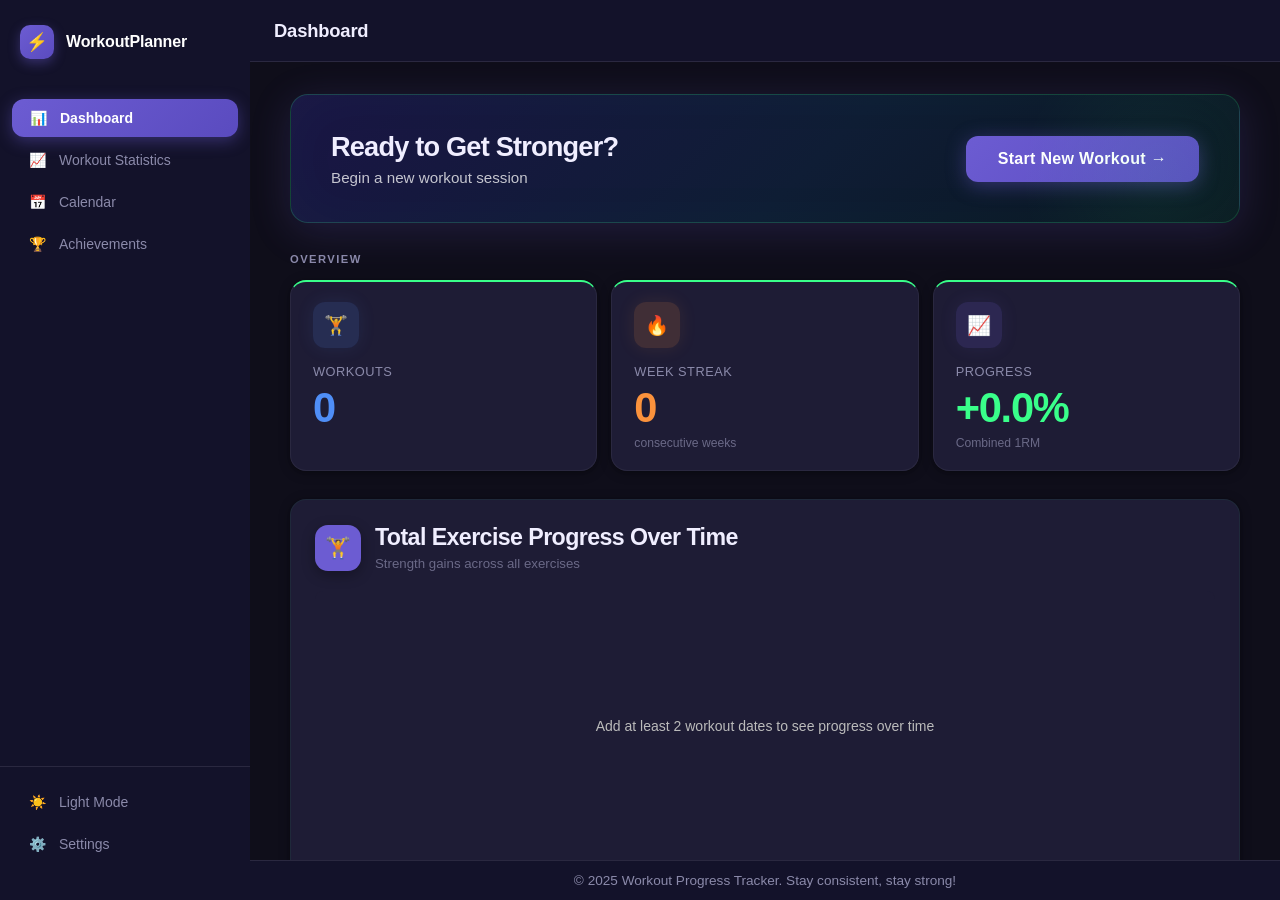
==== commit a5961633: "Add UI/UX polish layer (ui-polish.css) All improvements are in ui-polish.css only — to revert, remov" ====
--- a/index.html
+++ b/index.html
@@ -5,6 +5,7 @@
     <meta name="viewport" content="width=device-width, initial-scale=1.0">
     <title>Dashboard — WorkoutPlanner</title>
     <link rel="stylesheet" href="styles.css">
+    <link rel="stylesheet" href="ui-polish.css">
 </head>
 <body data-page="dashboard">
     <div class="container">
--- a/ui-polish.css
+++ b/ui-polish.css
@@ -0,0 +1,641 @@
+/* ============================================================
+   UI POLISH — WorkoutPlanner
+   All improvements are in this file only.
+   TO REVERT: remove the <link rel="stylesheet" href="ui-polish.css">
+   line from index.html, statistics.html, calendar.html, achievements.html
+   ============================================================ */
+
+/* ── Design tokens ── */
+:root {
+    --neon:              #39ff8a;
+    --neon-dim:          rgba(57,255,138,0.10);
+    --neon-glow:         0 0 20px rgba(57,255,138,0.18);
+    --card-shadow:       0 2px 12px rgba(0,0,0,0.28), 0 1px 3px rgba(0,0,0,0.18);
+    --card-shadow-hover: 0 12px 40px rgba(0,0,0,0.5),  0 2px 8px rgba(0,0,0,0.25);
+    --ease-out:          cubic-bezier(0.22, 1, 0.36, 1);
+    --transition:        all 0.24s var(--ease-out);
+}
+
+/* ════════════════════════════════════════════
+   1. TYPOGRAPHY HIERARCHY
+   ════════════════════════════════════════════ */
+
+h2 {
+    font-size: 1.45em;
+    letter-spacing: -0.025em;
+    line-height: 1.2;
+    font-weight: 700;
+}
+
+h3 { letter-spacing: -0.015em; }
+
+.section-description {
+    font-size: 0.875em;
+    line-height: 1.7;
+    opacity: 0.75;
+    margin-bottom: 22px;
+}
+
+.overview-heading {
+    font-size: 0.7em;
+    text-transform: uppercase;
+    letter-spacing: 0.13em;
+    font-weight: 700;
+    color: var(--text-light);
+    margin-bottom: 14px;
+}
+
+/* ════════════════════════════════════════════
+   2. STAT CARDS — Premium look
+   ════════════════════════════════════════════ */
+
+.stats-container { gap: 14px; }
+
+.stat-card {
+    border-top: 2px solid var(--neon);
+    border-radius: 16px;
+    box-shadow: var(--card-shadow);
+    transition: var(--transition);
+    padding: 20px 22px;
+}
+
+.stat-card:hover {
+    transform: translateY(-5px);
+    box-shadow: var(--card-shadow-hover), var(--neon-glow);
+    border-top-color: var(--neon);
+}
+
+.stat-value { font-size: 2.6em; font-weight: 800; letter-spacing: -0.03em; }
+
+/* Contextual accent colours for specific stats */
+#totalWorkouts   { color: #4f8ef7; }
+#weekStreak      { color: #fb923c; }
+#totalProgress   { color: var(--neon); }
+
+.stat-icon-badge {
+    border-radius: 12px;
+    width: 46px;
+    height: 46px;
+    margin-bottom: 16px;
+}
+.stat-badge-blue   { background: rgba(79,142,247,0.15);   box-shadow: 0 0 18px rgba(79,142,247,0.1); }
+.stat-badge-orange { background: rgba(251,146,60,0.15);   box-shadow: 0 0 18px rgba(251,146,60,0.1); }
+.stat-badge-purple { background: rgba(108,92,210,0.18);   box-shadow: 0 0 18px rgba(108,92,210,0.1); }
+
+.stat-card-sublabel {
+    font-size: 0.76em;
+    margin-top: 5px;
+    opacity: 0.7;
+}
+
+/* ════════════════════════════════════════════
+   3. START WORKOUT CARD — Hero look
+   ════════════════════════════════════════════ */
+
+.start-workout-card {
+    background: linear-gradient(135deg, #1a1545 0%, #0f1d35 55%, #0a1520 100%);
+    border: 1px solid rgba(57,255,138,0.2);
+    border-radius: 18px;
+    padding: 36px 40px;
+    box-shadow: 0 8px 40px rgba(108,92,210,0.2), 0 0 60px rgba(57,255,138,0.03) inset;
+    position: relative;
+    overflow: hidden;
+}
+
+/* Subtle radial glow in the corner */
+.start-workout-card::before {
+    content: '';
+    position: absolute;
+    top: -60px; right: -60px;
+    width: 280px; height: 280px;
+    background: radial-gradient(circle, rgba(57,255,138,0.07) 0%, transparent 70%);
+    pointer-events: none;
+}
+
+.start-workout-content h3 {
+    font-size: 1.7em;
+    font-weight: 800;
+    letter-spacing: -0.03em;
+    margin-bottom: 6px;
+}
+
+.start-workout-content p { opacity: 0.75; font-size: 0.95em; }
+
+/* ════════════════════════════════════════════
+   4. BUTTONS — More polished
+   ════════════════════════════════════════════ */
+
+.btn {
+    border-radius: 10px;
+    letter-spacing: 0.02em;
+    font-weight: 700;
+    transition: var(--transition);
+}
+
+.btn-primary {
+    background: linear-gradient(135deg, var(--primary-blue) 0%, #5a4bbf 100%);
+    box-shadow: 0 4px 14px rgba(108,92,210,0.35);
+}
+.btn-primary:hover {
+    background: linear-gradient(135deg, #7c6fd4 0%, #6c5cd2 100%);
+    box-shadow: 0 6px 20px rgba(108,92,210,0.5);
+    transform: translateY(-2px);
+}
+
+.btn-success {
+    background: linear-gradient(135deg, #22c55e 0%, #16a34a 100%);
+    box-shadow: 0 4px 14px rgba(34,197,94,0.3);
+}
+.btn-success:hover {
+    box-shadow: 0 6px 20px rgba(34,197,94,0.45);
+    transform: translateY(-2px);
+}
+
+.btn-danger {
+    background: linear-gradient(135deg, #ef4444 0%, #dc2626 100%);
+    box-shadow: 0 4px 14px rgba(239,68,68,0.3);
+}
+.btn-danger:hover {
+    box-shadow: 0 6px 20px rgba(239,68,68,0.45);
+    transform: translateY(-2px);
+}
+
+.btn-secondary { border-radius: 10px; }
+
+.btn-large {
+    padding: 14px 32px !important;
+    font-size: 1em !important;
+    border-radius: 12px !important;
+    box-shadow: 0 4px 20px rgba(108,92,210,0.4);
+}
+.btn-large:hover {
+    box-shadow: 0 8px 28px rgba(57,255,138,0.25), 0 4px 16px rgba(108,92,210,0.4) !important;
+    transform: translateY(-2px);
+}
+
+.btn-export {
+    border-radius: 10px;
+    background: linear-gradient(135deg, #059669, #047857);
+}
+
+.btn-start-history {
+    border-radius: 8px;
+    font-size: 0.82em;
+    padding: 7px 13px;
+}
+
+.btn-edit-history {
+    border-radius: 8px;
+    font-size: 0.82em;
+    padding: 7px 13px;
+}
+
+/* ════════════════════════════════════════════
+   5. DASHBOARD CARDS — More depth
+   ════════════════════════════════════════════ */
+
+.progress-chart-section,
+.calendar-section,
+.history-section,
+.create-workout-section,
+.stats-page-section,
+.calendar-page-section,
+.records-section,
+.volume-landmarks-section > *,
+.radar-card {
+    box-shadow: var(--card-shadow);
+    border-radius: 16px;
+    transition: box-shadow 0.24s var(--ease-out);
+}
+
+.progress-chart-section,
+.calendar-section,
+.radar-card {
+    border: 1px solid rgba(57,255,138,0.06);
+}
+
+/* ════════════════════════════════════════════
+   6. WORKOUT HISTORY CARDS
+   ════════════════════════════════════════════ */
+
+.workout-item {
+    border-radius: 14px;
+    border-left-width: 4px;
+    transition: var(--transition);
+    margin-bottom: 10px;
+}
+
+.workout-item:hover {
+    transform: translateX(5px);
+    box-shadow: var(--card-shadow-hover);
+    border-left-color: var(--neon) !important;
+}
+
+.workout-details h3 {
+    font-size: 1.05em;
+    font-weight: 700;
+    letter-spacing: -0.01em;
+    margin-bottom: 4px;
+}
+
+.workout-card-actions {
+    gap: 8px;
+}
+
+/* ════════════════════════════════════════════
+   7. PERSONAL RECORDS — Achievements page
+   ════════════════════════════════════════════ */
+
+.pr-card {
+    border-radius: 14px;
+    box-shadow: var(--card-shadow);
+    transition: var(--transition);
+    border: 1px solid var(--border-light);
+}
+
+.pr-card:hover {
+    transform: translateY(-4px);
+    box-shadow: var(--card-shadow-hover);
+    border-color: var(--neon);
+}
+
+.pr-set {
+    font-size: 1.4em;
+    font-weight: 800;
+    letter-spacing: -0.025em;
+    margin: 5px 0;
+    color: var(--text-dark);
+}
+
+.pr-label {
+    background: var(--neon);
+    color: #0a2a18;
+    border-radius: 5px;
+    font-size: 0.65em;
+    padding: 2px 7px;
+    font-weight: 800;
+    letter-spacing: 0.04em;
+}
+
+.pr-estimated {
+    font-size: 0.82em;
+    color: var(--text-light);
+    margin-top: 3px;
+}
+
+.pr-muscle-title {
+    font-size: 1em;
+    text-transform: uppercase;
+    letter-spacing: 0.08em;
+    font-weight: 700;
+}
+
+/* ════════════════════════════════════════════
+   8. MUSCLE GROUP STATS (Statistics page)
+   ════════════════════════════════════════════ */
+
+.muscle-group-card {
+    border-radius: 16px;
+    box-shadow: var(--card-shadow);
+    transition: var(--transition);
+    border: 1px solid var(--border-light);
+}
+
+.muscle-group-card:hover {
+    transform: translateY(-4px);
+    box-shadow: var(--card-shadow-hover);
+    border-color: rgba(57,255,138,0.25);
+}
+
+.muscle-group-card-name {
+    font-size: 1.05em;
+    font-weight: 700;
+    letter-spacing: -0.01em;
+}
+
+.muscle-group-total-change { font-weight: 800; }
+
+/* ════════════════════════════════════════════
+   9. WEEKLY VOLUME CARDS
+   ════════════════════════════════════════════ */
+
+.vol-summary-card {
+    border-radius: 16px;
+    box-shadow: var(--card-shadow);
+    border: 1px solid rgba(57,255,138,0.08);
+}
+
+.vol-muscle-card {
+    border-radius: 14px;
+    box-shadow: var(--card-shadow);
+    transition: var(--transition);
+}
+
+.vol-muscle-card:hover {
+    transform: translateY(-4px);
+    box-shadow: var(--card-shadow-hover);
+    border-color: rgba(57,255,138,0.3);
+}
+
+.vol-sum-value { font-weight: 800; }
+
+/* ════════════════════════════════════════════
+   10. CHART SECTION HEADER
+   ════════════════════════════════════════════ */
+
+.chart-emoji-icon {
+    width: 46px;
+    height: 46px;
+    border-radius: 13px;
+    box-shadow: 0 4px 14px rgba(0,0,0,0.3);
+}
+
+.chart-section-header { margin-bottom: 20px; }
+
+.chart-subtitle {
+    font-size: 0.83em;
+    opacity: 0.7;
+    margin-top: 2px;
+}
+
+/* ════════════════════════════════════════════
+   11. CALENDAR IMPROVEMENTS
+   ════════════════════════════════════════════ */
+
+.cal-nav h2 {
+    font-size: 1.2em;
+    font-weight: 700;
+    letter-spacing: -0.02em;
+}
+
+.cal-day {
+    border-radius: 12px;
+    transition: var(--transition);
+}
+
+.cal-day:not(.cal-blank):hover {
+    transform: translateY(-3px) scale(1.02);
+    box-shadow: 0 8px 20px rgba(0,0,0,0.35);
+}
+
+.cal-day-number {
+    font-weight: 700;
+    font-size: 0.82em;
+}
+
+.cal-today .cal-day-number {
+    background: var(--primary-blue);
+    box-shadow: 0 2px 8px rgba(108,92,210,0.45);
+}
+
+.cal-event-label {
+    font-weight: 600;
+    font-size: 0.67em;
+    border-radius: 5px;
+}
+
+/* ════════════════════════════════════════════
+   12. SIDEBAR REFINEMENTS
+   ════════════════════════════════════════════ */
+
+.sidebar-menu-item {
+    border-radius: 12px;
+    font-size: 0.875em;
+    font-weight: 500;
+    padding: 11px 15px;
+}
+
+.sidebar-menu-item.active {
+    background: linear-gradient(135deg, var(--primary-blue), #5a4bbf);
+    box-shadow: 0 4px 16px rgba(108,92,210,0.4);
+    font-weight: 700;
+}
+
+.sidebar-menu-item:hover:not(.active) {
+    background: rgba(108,92,210,0.12);
+}
+
+.sidebar-logo-icon {
+    background: linear-gradient(135deg, var(--primary-blue), #5a4bbf);
+    box-shadow: 0 4px 12px rgba(108,92,210,0.4);
+    border-radius: 10px;
+}
+
+.sidebar-logo { font-weight: 800; letter-spacing: -0.01em; }
+
+/* ════════════════════════════════════════════
+   13. HEADER
+   ════════════════════════════════════════════ */
+
+header h1 {
+    font-size: 1.15em;
+    font-weight: 700;
+    letter-spacing: -0.01em;
+}
+
+/* ════════════════════════════════════════════
+   14. INPUT & FORM IMPROVEMENTS
+   ════════════════════════════════════════════ */
+
+input[type="text"],
+input[type="number"],
+input[type="date"],
+input[type="time"],
+select,
+textarea {
+    border-radius: 10px;
+    transition: border-color 0.2s, box-shadow 0.2s;
+}
+
+input[type="text"]:focus,
+input[type="number"]:focus,
+input[type="date"]:focus,
+input[type="time"]:focus,
+select:focus,
+textarea:focus {
+    box-shadow: 0 0 0 3px rgba(57,255,138,0.15) !important;
+    border-color: var(--neon) !important;
+}
+
+.exercise-set-input-group {
+    border-radius: 12px;
+    transition: var(--transition);
+}
+.exercise-set-input-group:hover { border-color: rgba(108,92,210,0.4); }
+
+.add-exercise-form,
+.workout-setup-form {
+    border-radius: 16px;
+    box-shadow: var(--card-shadow);
+}
+
+/* ════════════════════════════════════════════
+   15. EXERCISE SEARCH DROPDOWN
+   ════════════════════════════════════════════ */
+
+.exercise-dropdown {
+    border-radius: 12px;
+    box-shadow: 0 12px 36px rgba(0,0,0,0.5);
+    border: 1px solid rgba(108,92,210,0.3);
+}
+
+.exercise-dropdown-item {
+    border-radius: 6px;
+    margin: 1px 4px;
+}
+.exercise-dropdown-item:hover {
+    background: rgba(57,255,138,0.1);
+    color: var(--neon);
+}
+
+.exercise-dropdown-group {
+    font-size: 0.68em;
+    letter-spacing: 0.08em;
+    color: var(--text-light);
+}
+
+/* ════════════════════════════════════════════
+   16. EMPTY STATES
+   ════════════════════════════════════════════ */
+
+.empty-message {
+    padding: 36px 24px;
+    text-align: center;
+    font-size: 0.9em;
+    line-height: 1.75;
+    color: var(--text-light);
+    opacity: 0.75;
+    border: 1px dashed var(--border-light);
+    border-radius: 12px;
+    margin: 8px 0;
+}
+
+/* ════════════════════════════════════════════
+   17. MODALS — More polished
+   ════════════════════════════════════════════ */
+
+.workout-detail-content,
+.exercise-detail-content,
+.modal-content,
+.plan-modal-content {
+    border-radius: 18px;
+    box-shadow: 0 24px 80px rgba(0,0,0,0.6);
+    border: 1px solid rgba(255,255,255,0.06);
+}
+
+.workout-detail-header,
+.exercise-detail-header,
+.modal-header,
+.plan-modal-header {
+    padding: 20px 24px;
+}
+
+/* ════════════════════════════════════════════
+   18. RADAR CHART CARD
+   ════════════════════════════════════════════ */
+
+.radar-card {
+    border-radius: 18px;
+    box-shadow: var(--card-shadow);
+    border: 1px solid rgba(57,255,138,0.07);
+}
+
+.radar-insights-card {
+    border-radius: 14px;
+    box-shadow: var(--card-shadow);
+}
+
+/* ════════════════════════════════════════════
+   19. TOAST NOTIFICATIONS
+   ════════════════════════════════════════════ */
+
+.pr-toast, .undo-toast {
+    border-radius: 16px;
+    box-shadow: 0 12px 40px rgba(0,0,0,0.5);
+}
+
+.pr-toast-header { font-size: 0.95em; }
+
+/* ════════════════════════════════════════════
+   20. SCROLLBAR (WebKit)
+   ════════════════════════════════════════════ */
+
+::-webkit-scrollbar { width: 5px; height: 5px; }
+::-webkit-scrollbar-track { background: transparent; }
+::-webkit-scrollbar-thumb {
+    background: rgba(108,92,210,0.35);
+    border-radius: 3px;
+}
+::-webkit-scrollbar-thumb:hover { background: var(--primary-blue); }
+
+/* ════════════════════════════════════════════
+   21. LIGHT MODE OVERRIDES
+   ════════════════════════════════════════════ */
+
+body.light-mode .stat-card         { border-top-color: var(--primary-blue); }
+body.light-mode .stat-card:hover   { box-shadow: var(--card-shadow-hover); }
+
+body.light-mode #totalWorkouts  { color: var(--primary-blue); }
+body.light-mode #weekStreak     { color: #ea580c; }
+body.light-mode #totalProgress  { color: #16a34a; }
+
+body.light-mode .start-workout-card {
+    background: linear-gradient(135deg, #ede9fe 0%, #e0d9ff 60%, #ddd6fe 100%);
+    border-color: rgba(108,92,210,0.2);
+    box-shadow: 0 8px 40px rgba(108,92,210,0.12);
+}
+body.light-mode .start-workout-card h3 { color: #3730a3; }
+body.light-mode .start-workout-card p  { color: #5b21b6; opacity: 0.85; }
+
+body.light-mode .sidebar-menu-item.active {
+    background: linear-gradient(135deg, var(--primary-blue), #5a4bbf);
+    color: #ffffff;
+}
+
+body.light-mode .workout-item:hover { border-left-color: var(--primary-blue) !important; }
+
+body.light-mode .pr-card:hover     { border-color: var(--primary-blue); }
+body.light-mode .pr-label          { background: var(--primary-blue); color: #fff; }
+
+body.light-mode .exercise-dropdown {
+    box-shadow: 0 12px 36px rgba(0,0,0,0.15);
+    border-color: rgba(108,92,210,0.25);
+}
+body.light-mode .exercise-dropdown-item:hover {
+    background: rgba(108,92,210,0.08);
+    color: var(--primary-blue);
+}
+
+body.light-mode input:focus,
+body.light-mode select:focus {
+    box-shadow: 0 0 0 3px rgba(108,92,210,0.15) !important;
+    border-color: var(--primary-blue) !important;
+}
+
+body.light-mode .empty-message {
+    border-color: rgba(0,0,0,0.1);
+    color: #6b7280;
+}
+
+body.light-mode ::-webkit-scrollbar-thumb {
+    background: rgba(108,92,210,0.25);
+}
+
+/* ════════════════════════════════════════════
+   22. MOBILE REFINEMENTS
+   ════════════════════════════════════════════ */
+
+@media (max-width: 768px) {
+    .start-workout-card { padding: 26px 22px; }
+    .start-workout-content h3 { font-size: 1.4em; }
+    .stat-value { font-size: 2.1em; }
+    .workout-item:hover { transform: none; }  /* disable horizontal shift on touch */
+    .stat-card:hover    { transform: none; }
+    .pr-card:hover      { transform: none; }
+    main { padding: 18px 16px; }
+}
+
+@media (max-width: 400px) {
+    .stat-value { font-size: 1.85em; }
+    .btn { font-size: 0.88em; padding: 9px 16px; }
+}
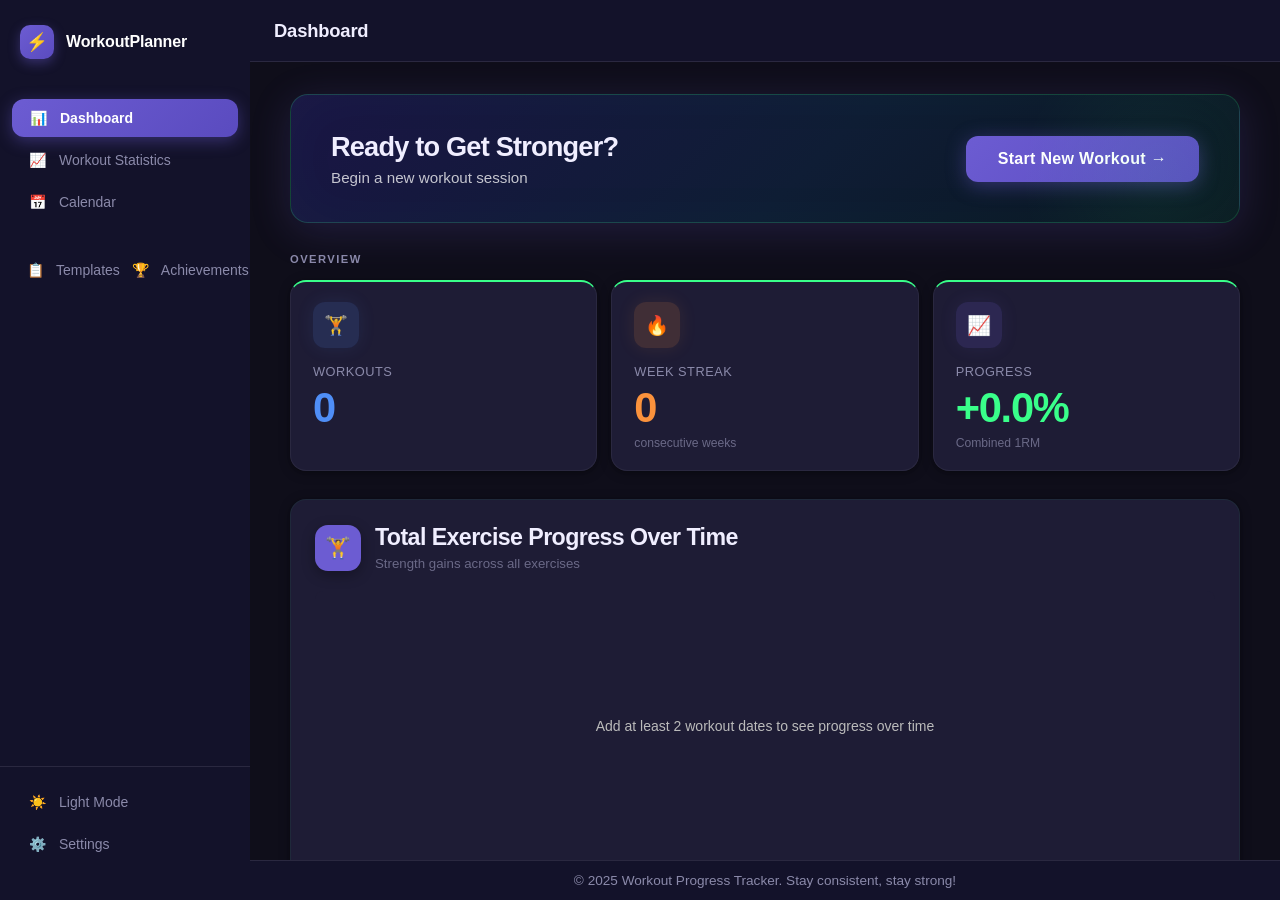
==== commit bfdae8a2: "Add PR History Timeline + Workout Templates page FEATURE 1 — PR History Timeline (Achievements page)" ====
--- a/index.html
+++ b/index.html
@@ -25,6 +25,9 @@
                     <span class="sidebar-icon">📅</span><span>Calendar</span>
                 </li>
                 <li class="sidebar-menu-item" onclick="location.href='achievements.html'">
+                </li>
+                <li class="sidebar-menu-item" onclick="location.href='templates.html'">
+                    <span class="sidebar-icon">📋</span><span>Templates</span
                     <span class="sidebar-icon">🏆</span><span>Achievements</span>
                 </li>
             </ul>
--- a/styles.css
+++ b/styles.css
@@ -3584,3 +3584,298 @@
 /* Light mode */
 body.light-mode .mode-btn { background: #f9fafb; color: #374151; }
 body.light-mode .mode-btn-active { background: var(--primary-blue); color: #fff; }
+
+/* ========================================
+   PR HISTORY TIMELINE
+   ======================================== */
+
+.pr-timeline-toggle {
+    margin-top: 12px;
+    background: none;
+    border: 1px solid var(--border-light);
+    color: var(--text-light);
+    font-size: 0.78em;
+    font-weight: 600;
+    padding: 6px 12px;
+    border-radius: 8px;
+    cursor: pointer;
+    transition: all 0.2s;
+    width: 100%;
+    text-align: left;
+    display: flex;
+    align-items: center;
+    gap: 7px;
+}
+.pr-timeline-toggle:hover { border-color: #39ff8a; color: #39ff8a; }
+.pr-tl-arrow { font-size: 0.7em; }
+
+.pr-timeline-drawer { margin-top: 10px; }
+
+.pr-tl-list {
+    display: flex;
+    flex-direction: column;
+    gap: 0;
+    padding: 4px 0;
+}
+
+.pr-tl-item {
+    display: flex;
+    gap: 12px;
+    align-items: flex-start;
+    position: relative;
+    padding-bottom: 14px;
+}
+.pr-tl-item:last-child { padding-bottom: 0; }
+
+.pr-tl-dot {
+    width: 10px; height: 10px;
+    border-radius: 50%;
+    background: var(--border-light);
+    flex-shrink: 0;
+    margin-top: 4px;
+    position: relative;
+    z-index: 1;
+}
+.pr-tl-dot-current { background: #39ff8a; box-shadow: 0 0 8px rgba(57,255,138,0.5); }
+
+.pr-tl-line {
+    position: absolute;
+    left: 4px;
+    top: 14px;
+    bottom: 0;
+    width: 2px;
+    background: var(--border-light);
+}
+
+.pr-tl-content { flex: 1; }
+
+.pr-tl-value {
+    font-size: 0.88em;
+    font-weight: 700;
+    color: var(--text-dark);
+    display: flex;
+    align-items: center;
+    gap: 6px;
+}
+
+.pr-tl-badge {
+    background: #39ff8a;
+    color: #0a2a18;
+    font-size: 0.65em;
+    padding: 1px 6px;
+    border-radius: 4px;
+    font-weight: 800;
+}
+
+.pr-tl-sub {
+    font-size: 0.75em;
+    color: var(--text-light);
+    margin-top: 1px;
+}
+
+.pr-tl-meta {
+    font-size: 0.72em;
+    color: var(--text-light);
+    opacity: 0.7;
+    margin-top: 1px;
+}
+
+.pr-tl-empty {
+    font-size: 0.8em;
+    color: var(--text-light);
+    font-style: italic;
+    padding: 8px 0;
+    opacity: 0.7;
+}
+
+/* ========================================
+   WORKOUT TEMPLATES PAGE
+   ======================================== */
+
+.template-controls {
+    display: flex;
+    gap: 14px;
+    align-items: center;
+    margin-bottom: 24px;
+    flex-wrap: wrap;
+}
+.template-search-wrap { flex: 1; min-width: 200px; }
+
+.templates-grid {
+    display: grid;
+    grid-template-columns: repeat(auto-fill, minmax(300px, 1fr));
+    gap: 18px;
+}
+
+/* Template card */
+.template-card {
+    background: var(--card-bg);
+    border: 1px solid var(--border-light);
+    border-radius: 16px;
+    padding: 20px;
+    box-shadow: 0 3px 14px rgba(0,0,0,0.22);
+    transition: all 0.22s ease;
+    display: flex;
+    flex-direction: column;
+    gap: 12px;
+}
+.template-card:hover {
+    transform: translateY(-4px);
+    box-shadow: 0 12px 32px rgba(0,0,0,0.38);
+    border-color: rgba(57,255,138,0.25);
+}
+
+.tc-name { font-size: 1.05em; font-weight: 700; color: var(--text-dark); margin: 0; }
+.tc-desc { font-size: 0.82em; color: var(--text-light); margin: 3px 0 0; }
+
+.tc-muscles {
+    display: flex;
+    flex-wrap: wrap;
+    gap: 6px;
+}
+.tc-muscle-tag {
+    background: rgba(108,92,210,0.18);
+    color: #a5b4fc;
+    font-size: 0.72em;
+    font-weight: 600;
+    padding: 3px 9px;
+    border-radius: 20px;
+}
+
+.tc-stats {
+    display: flex;
+    gap: 14px;
+    font-size: 0.8em;
+    color: var(--text-light);
+}
+
+.tc-actions {
+    display: flex;
+    gap: 7px;
+    flex-wrap: wrap;
+    margin-top: 4px;
+}
+.tc-btn-start { flex: 1; font-size: 0.85em; padding: 8px 12px; }
+.tc-btn { font-size: 0.78em; padding: 7px 11px; }
+.tc-btn-dup { background: rgba(108,92,210,0.2); color: var(--primary-blue); }
+.tc-btn-dup:hover { background: var(--primary-blue); color: #fff; }
+
+/* Template empty state */
+.template-empty {
+    text-align: center;
+    padding: 60px 20px;
+    grid-column: 1 / -1;
+}
+.template-empty-icon { font-size: 3em; margin-bottom: 14px; }
+.template-empty h3 { color: var(--text-dark); margin-bottom: 10px; }
+.template-empty p { color: var(--text-light); margin-bottom: 20px; font-size: 0.9em; line-height: 1.7; }
+
+/* Template Editor Modal */
+.template-editor-modal {
+    position: fixed;
+    inset: 0;
+    z-index: 3000;
+    display: flex;
+    align-items: center;
+    justify-content: center;
+}
+.template-editor-modal.hidden { display: none; }
+
+.te-backdrop {
+    position: absolute;
+    inset: 0;
+    background: rgba(0,0,0,0.65);
+}
+
+.te-content {
+    position: relative;
+    background: var(--card-bg);
+    border: 1px solid var(--border-light);
+    border-radius: 18px;
+    width: 560px;
+    max-width: 96vw;
+    max-height: 90vh;
+    overflow-y: auto;
+    box-shadow: 0 24px 70px rgba(0,0,0,0.55);
+}
+
+.te-header {
+    display: flex;
+    justify-content: space-between;
+    align-items: center;
+    padding: 20px 24px;
+    border-bottom: 1px solid var(--border-light);
+    position: sticky;
+    top: 0;
+    background: var(--card-bg);
+    z-index: 1;
+}
+.te-header h2 { margin: 0; font-size: 1.1em; }
+
+.te-body { padding: 22px 24px; }
+
+.te-exercises-list {
+    margin-bottom: 18px;
+    display: flex;
+    flex-direction: column;
+    gap: 8px;
+}
+.te-ex-empty { font-size: 0.85em; color: var(--text-light); font-style: italic; }
+
+.te-ex-item {
+    display: flex;
+    justify-content: space-between;
+    align-items: center;
+    background: var(--bg-deep, #0a0918);
+    border: 1px solid var(--border-light);
+    border-radius: 10px;
+    padding: 10px 14px;
+}
+.te-ex-name { font-weight: 600; font-size: 0.88em; color: var(--text-dark); }
+.te-ex-meta { font-size: 0.75em; color: var(--text-light); margin-top: 2px; }
+
+.te-add-exercise-form {
+    background: rgba(108,92,210,0.06);
+    border: 1px solid var(--border-light);
+    border-radius: 12px;
+    padding: 16px;
+    margin-bottom: 18px;
+}
+.te-add-title { font-size: 0.85em; font-weight: 700; color: var(--text-light); text-transform: uppercase; letter-spacing: 0.06em; margin-bottom: 12px; }
+
+.te-set-defaults { margin: 10px 0; }
+
+.te-actions {
+    display: flex;
+    gap: 10px;
+    padding-top: 10px;
+    border-top: 1px solid var(--border-light);
+}
+
+/* Save as Template button in history */
+.btn-save-template {
+    background: rgba(57,255,138,0.12);
+    color: #39ff8a;
+    border: 1px solid rgba(57,255,138,0.3);
+    padding: 8px 13px;
+    font-size: 0.82em;
+    border-radius: 8px;
+}
+.btn-save-template:hover {
+    background: rgba(57,255,138,0.22);
+    border-color: #39ff8a;
+}
+
+/* Responsive */
+@media (max-width: 768px) {
+    .templates-grid { grid-template-columns: 1fr; }
+    .tc-actions { flex-direction: column; }
+    .tc-btn-start { flex: none; }
+}
+
+body.light-mode .template-card { background: #ffffff; }
+body.light-mode .te-content { background: #ffffff; }
+body.light-mode .te-header { background: #ffffff; }
+body.light-mode .te-ex-item { background: #f9fafb; }
+body.light-mode .te-add-exercise-form { background: rgba(108,92,210,0.04); }
+body.light-mode .tc-muscle-tag { background: rgba(108,92,210,0.1); color: var(--primary-blue); }
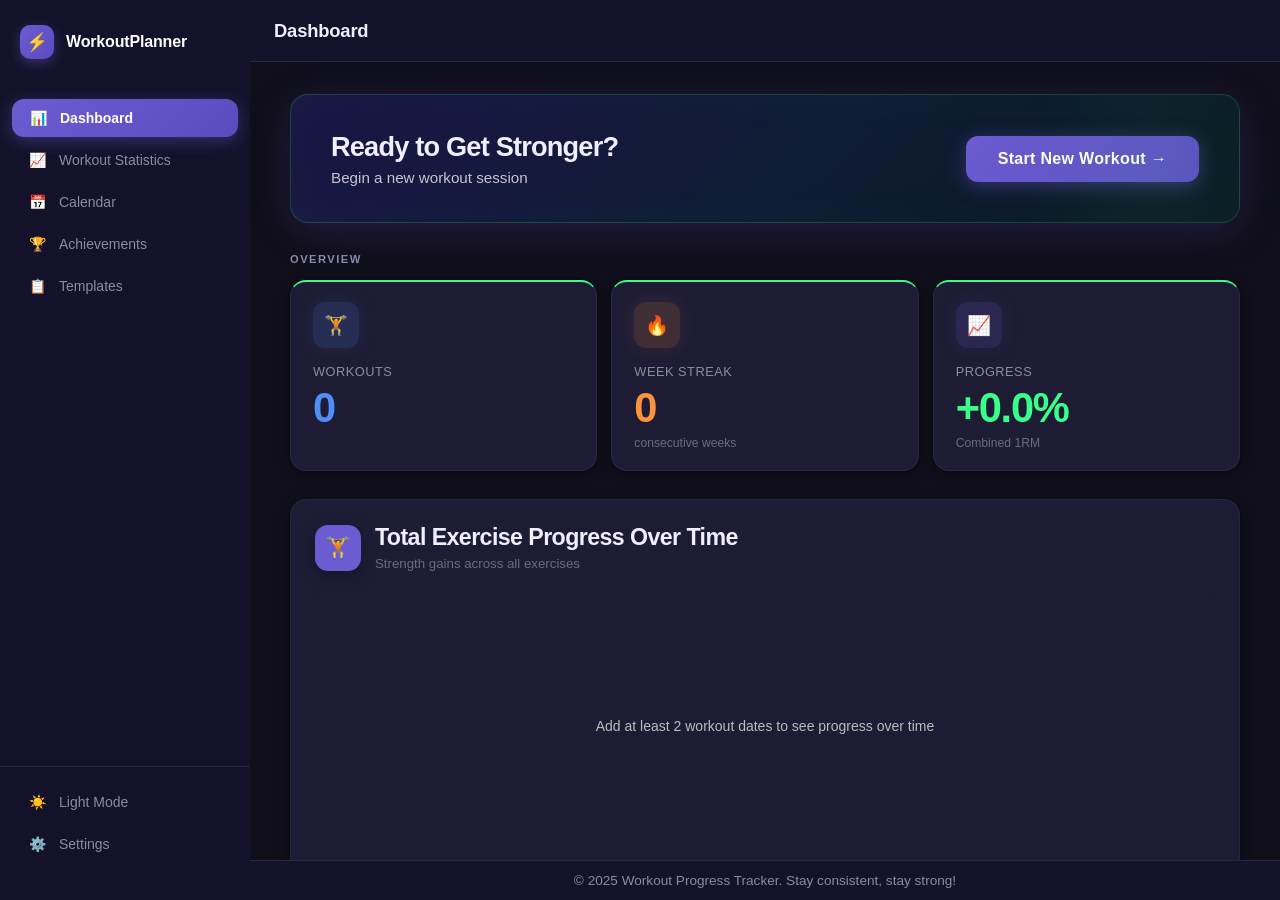
==== commit d791679b: "Fix sidebar corruption: restore Achievements and Templates as separate items sed mangled the HTML, m" ====
--- a/index.html
+++ b/index.html
@@ -25,10 +25,10 @@
                     <span class="sidebar-icon">📅</span><span>Calendar</span>
                 </li>
                 <li class="sidebar-menu-item" onclick="location.href='achievements.html'">
+                    <span class="sidebar-icon">🏆</span><span>Achievements</span>
                 </li>
                 <li class="sidebar-menu-item" onclick="location.href='templates.html'">
-                    <span class="sidebar-icon">📋</span><span>Templates</span
-                    <span class="sidebar-icon">🏆</span><span>Achievements</span>
+                    <span class="sidebar-icon">📋</span><span>Templates</span>
                 </li>
             </ul>
             <div class="sidebar-bottom">
